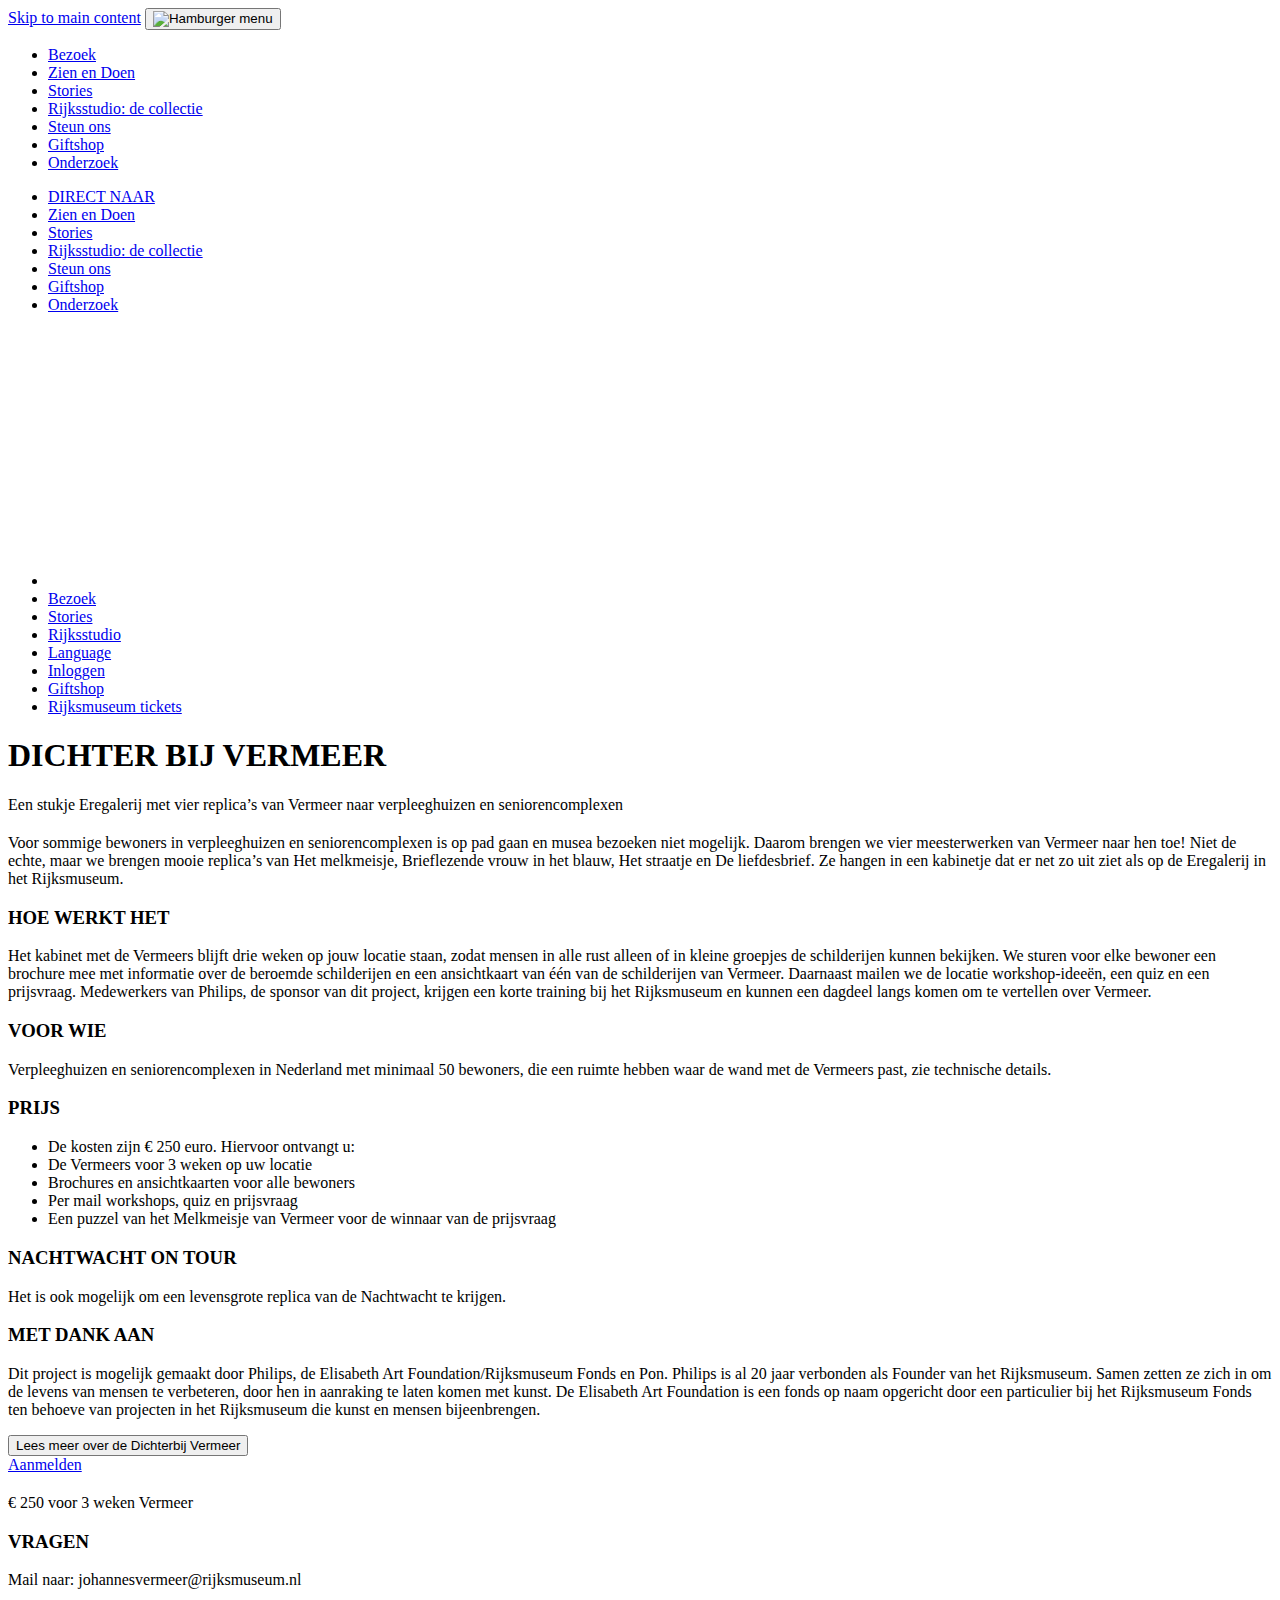
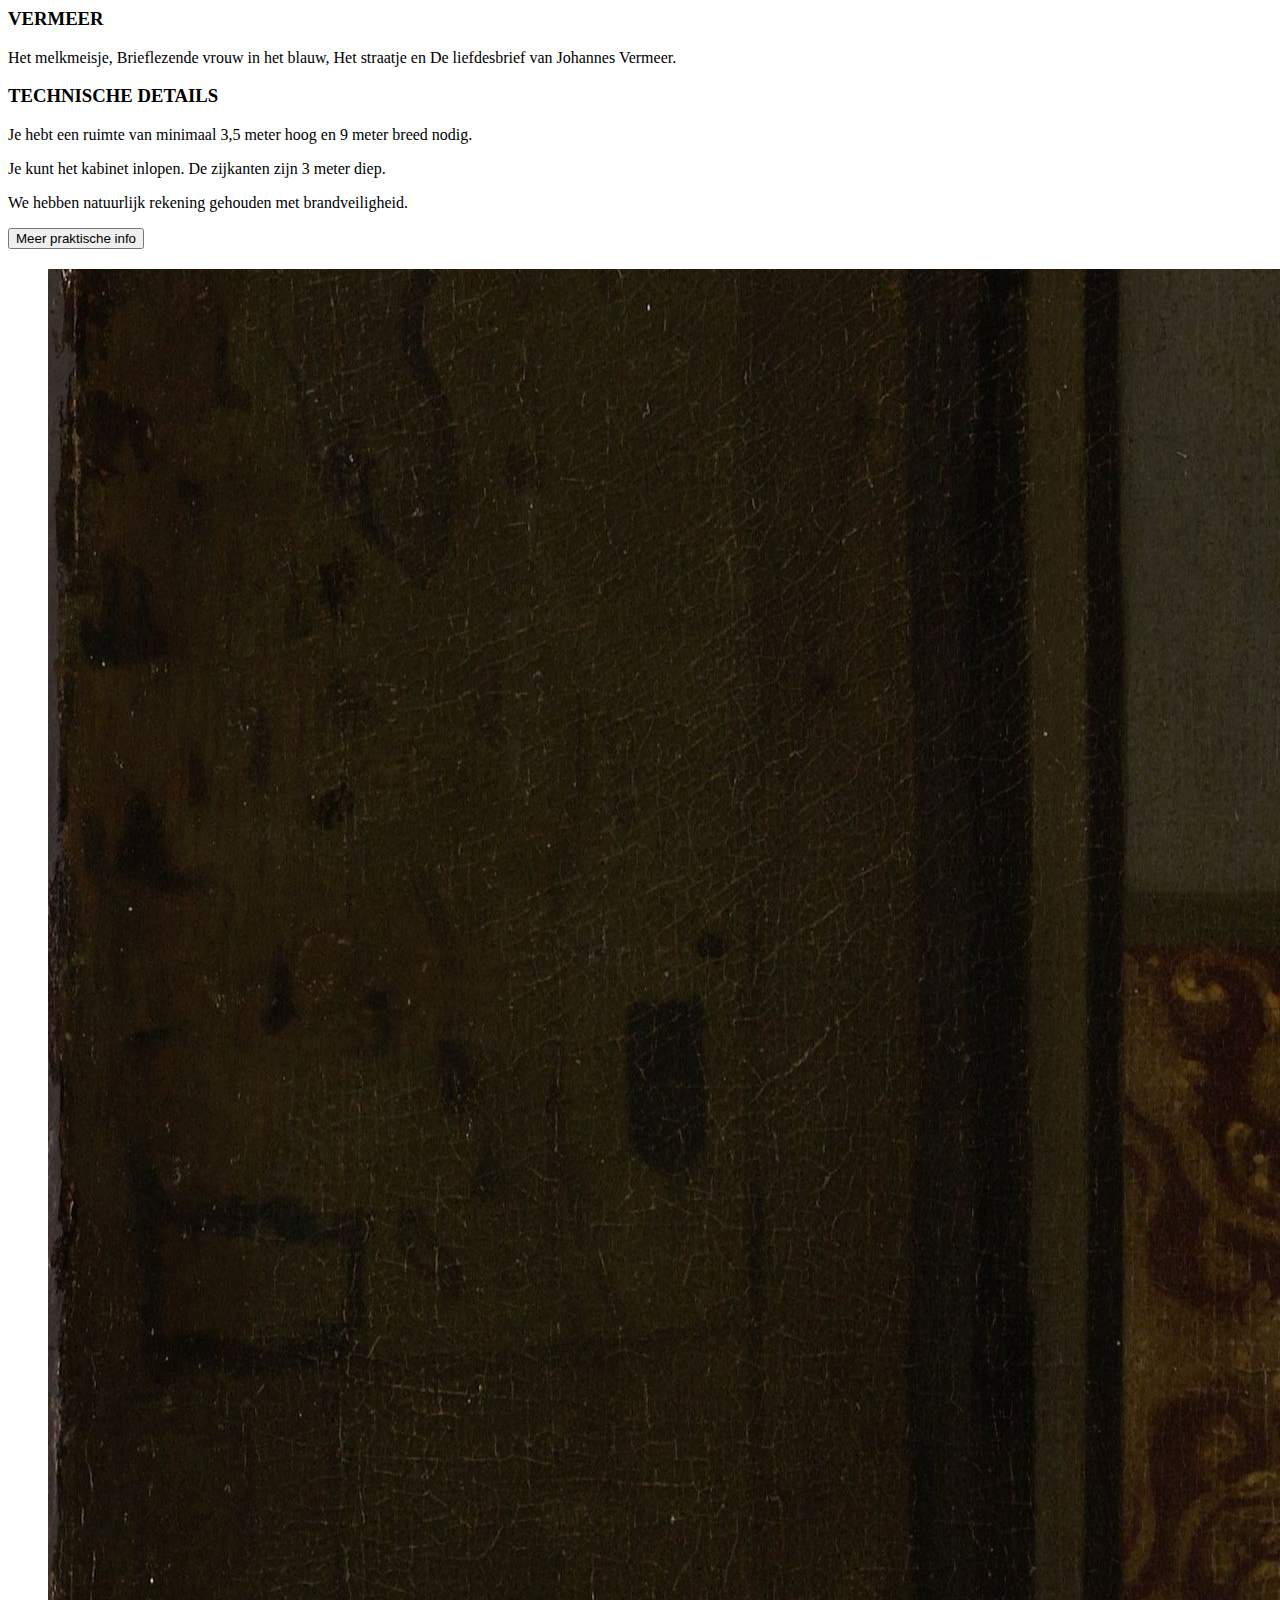
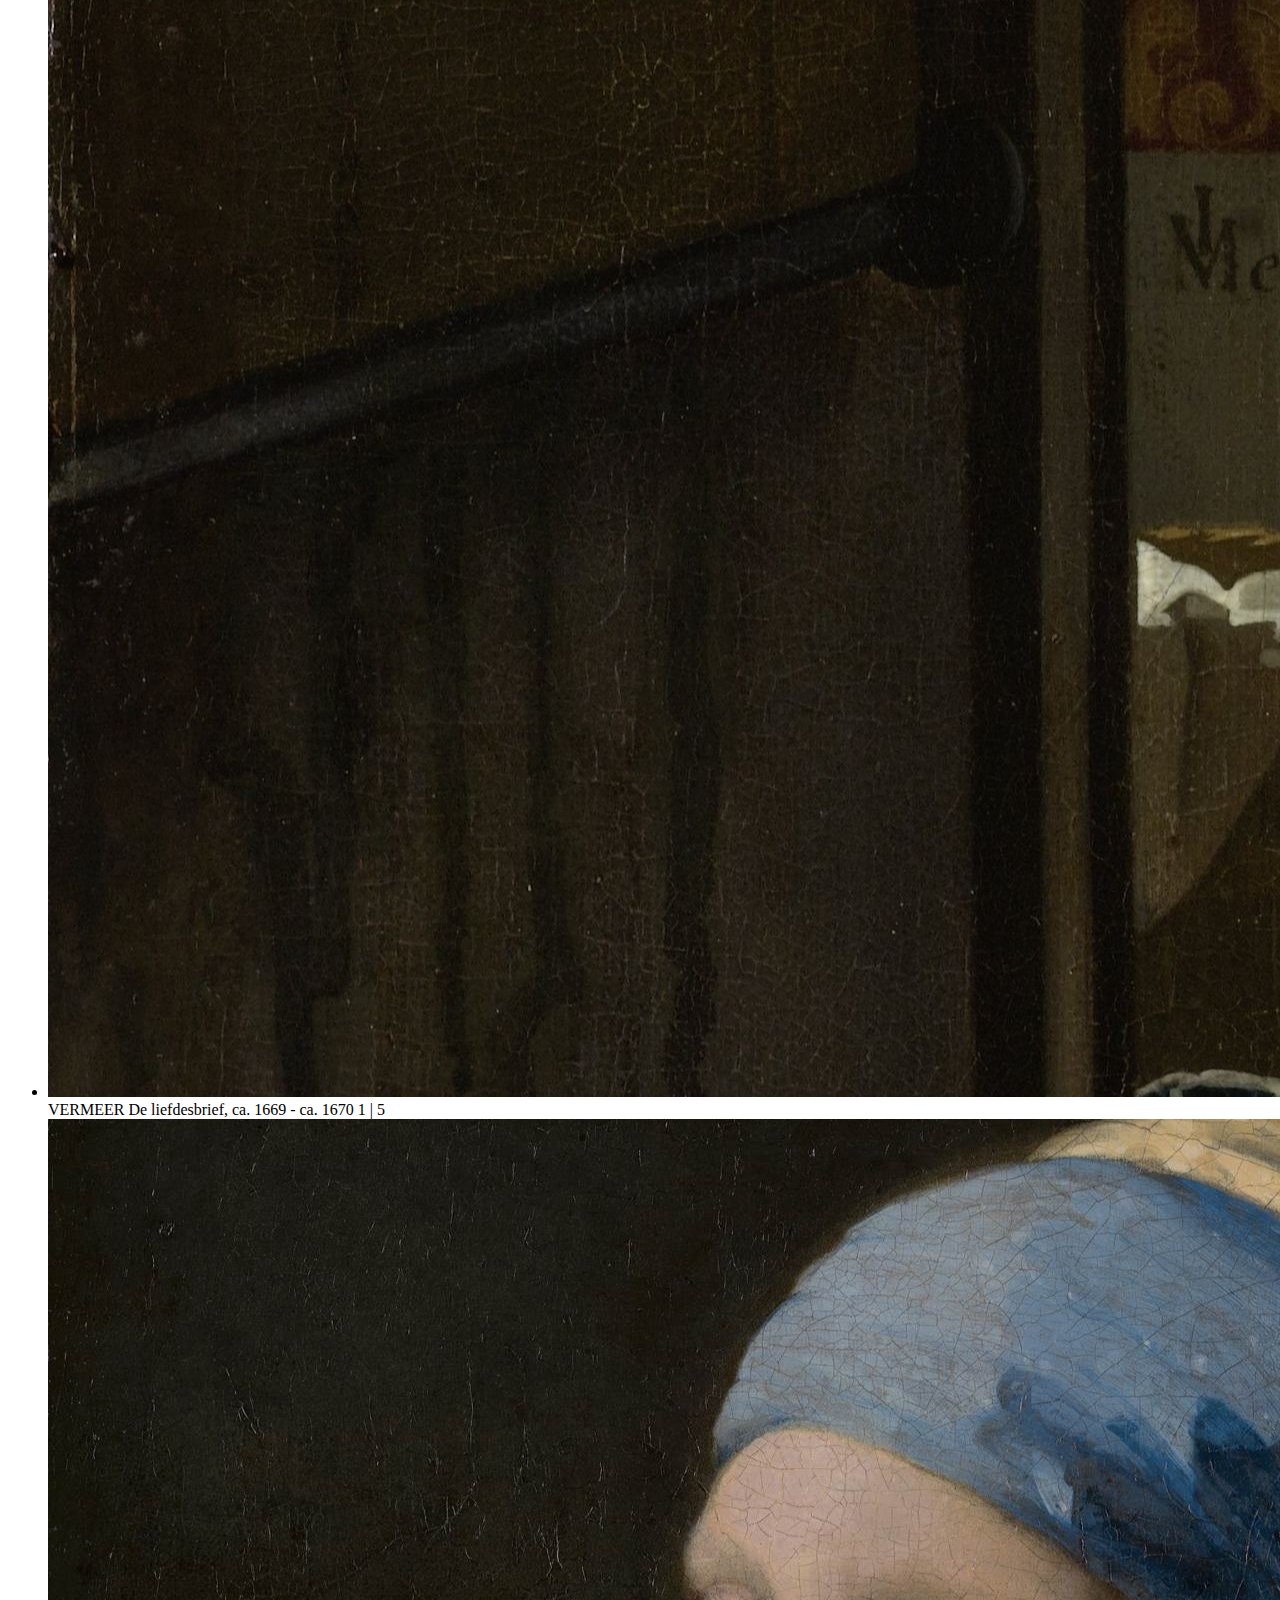
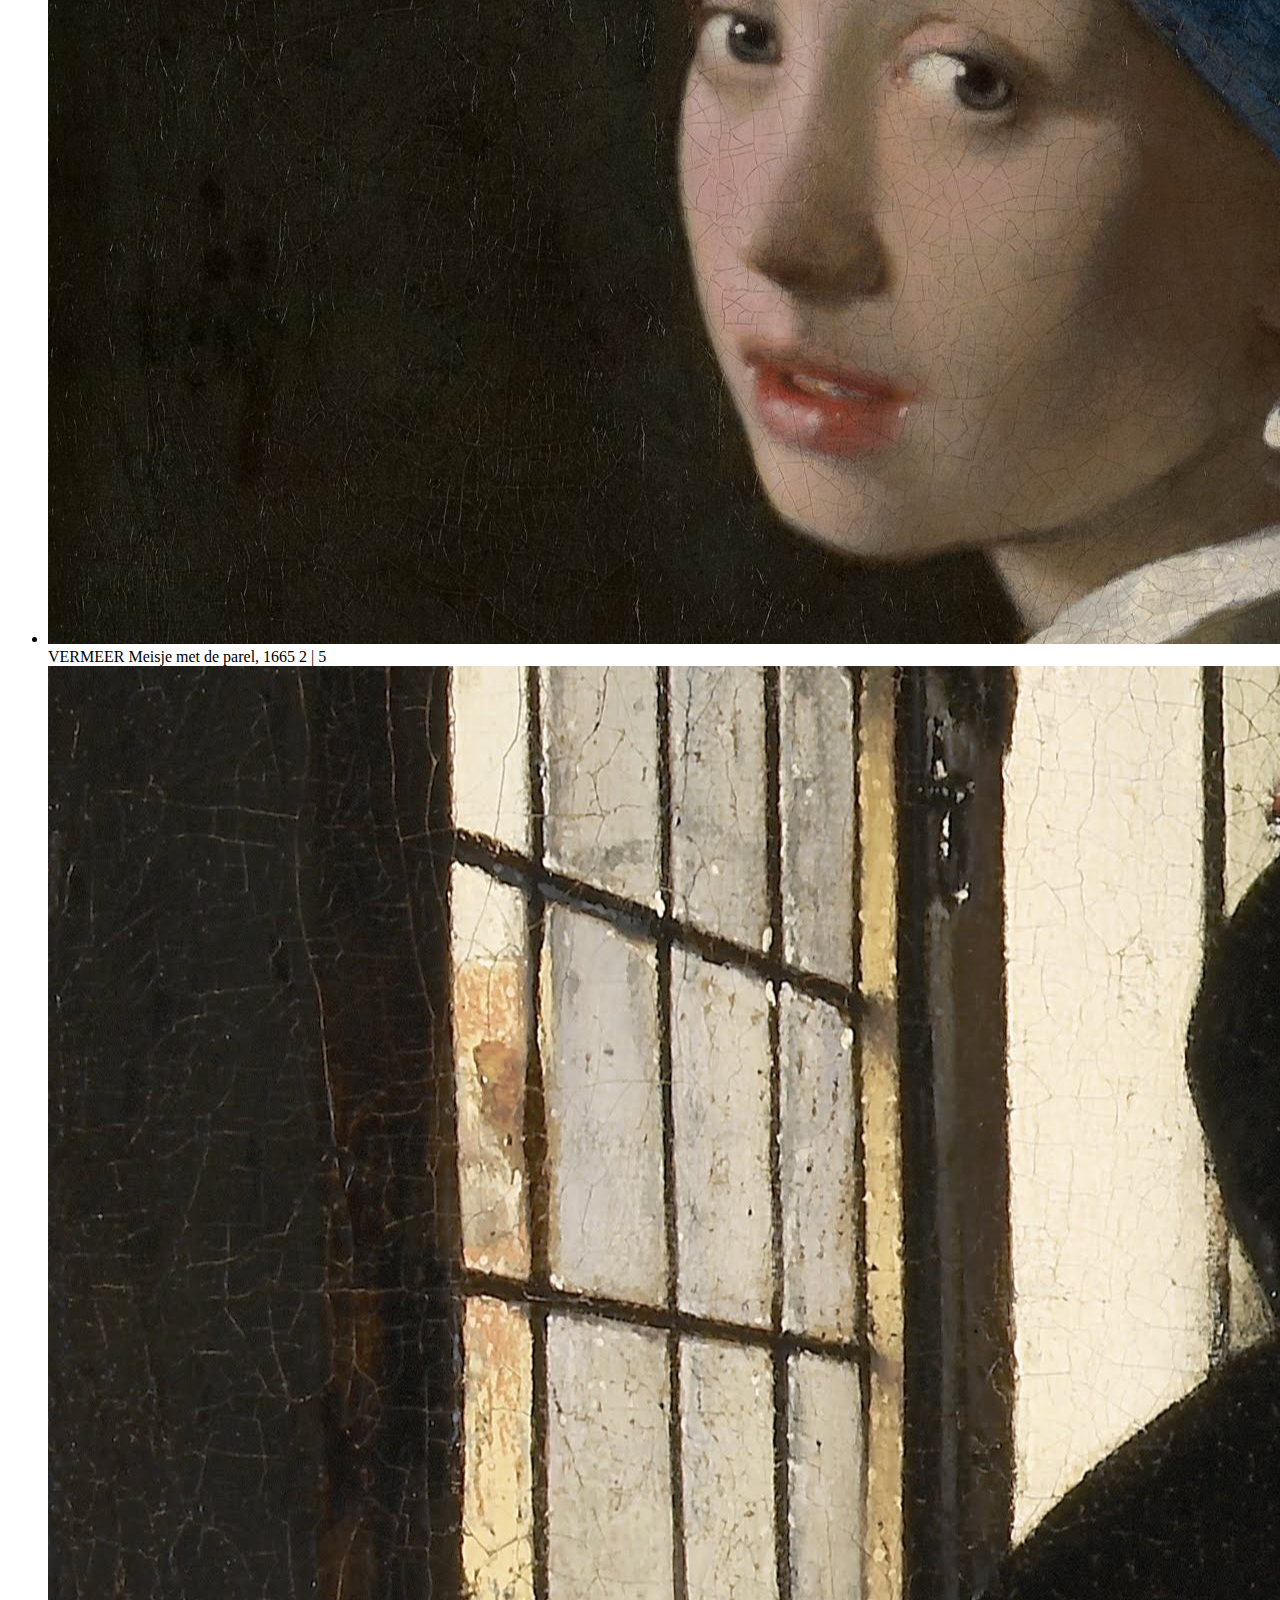
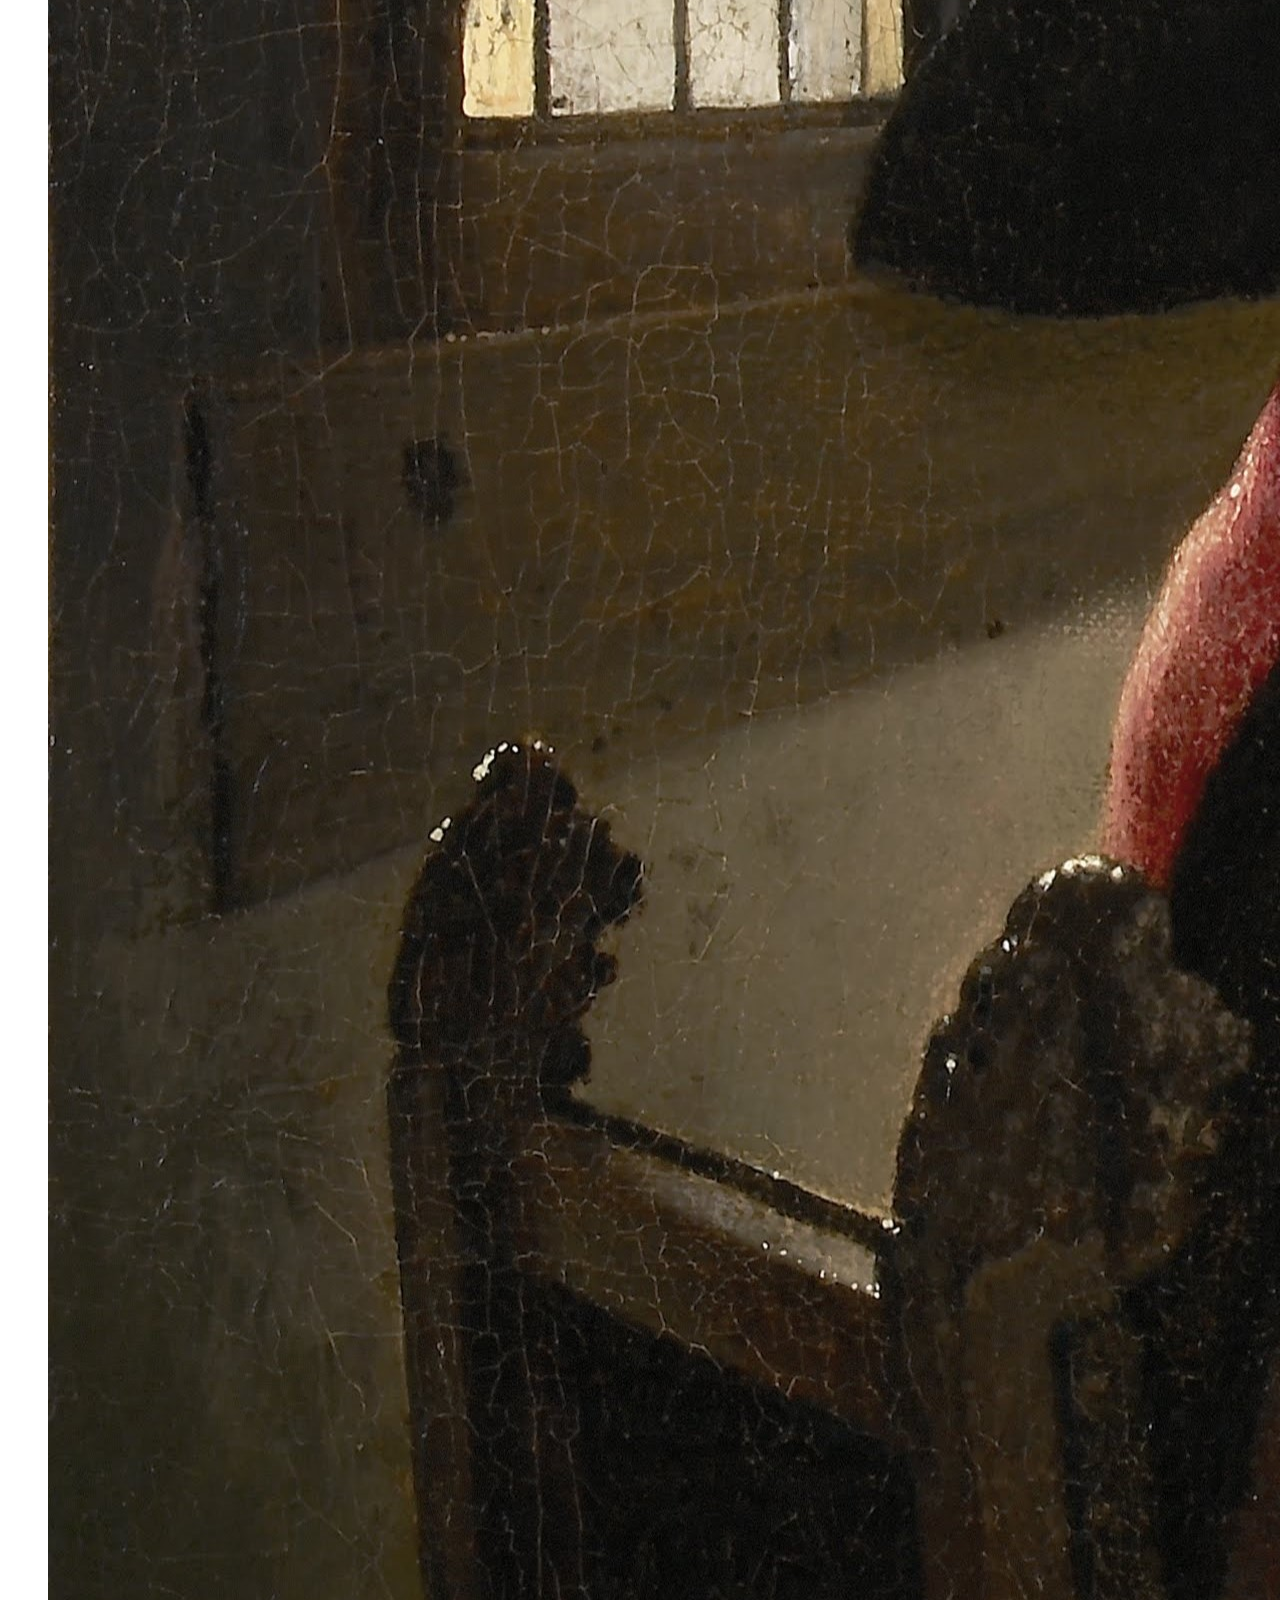
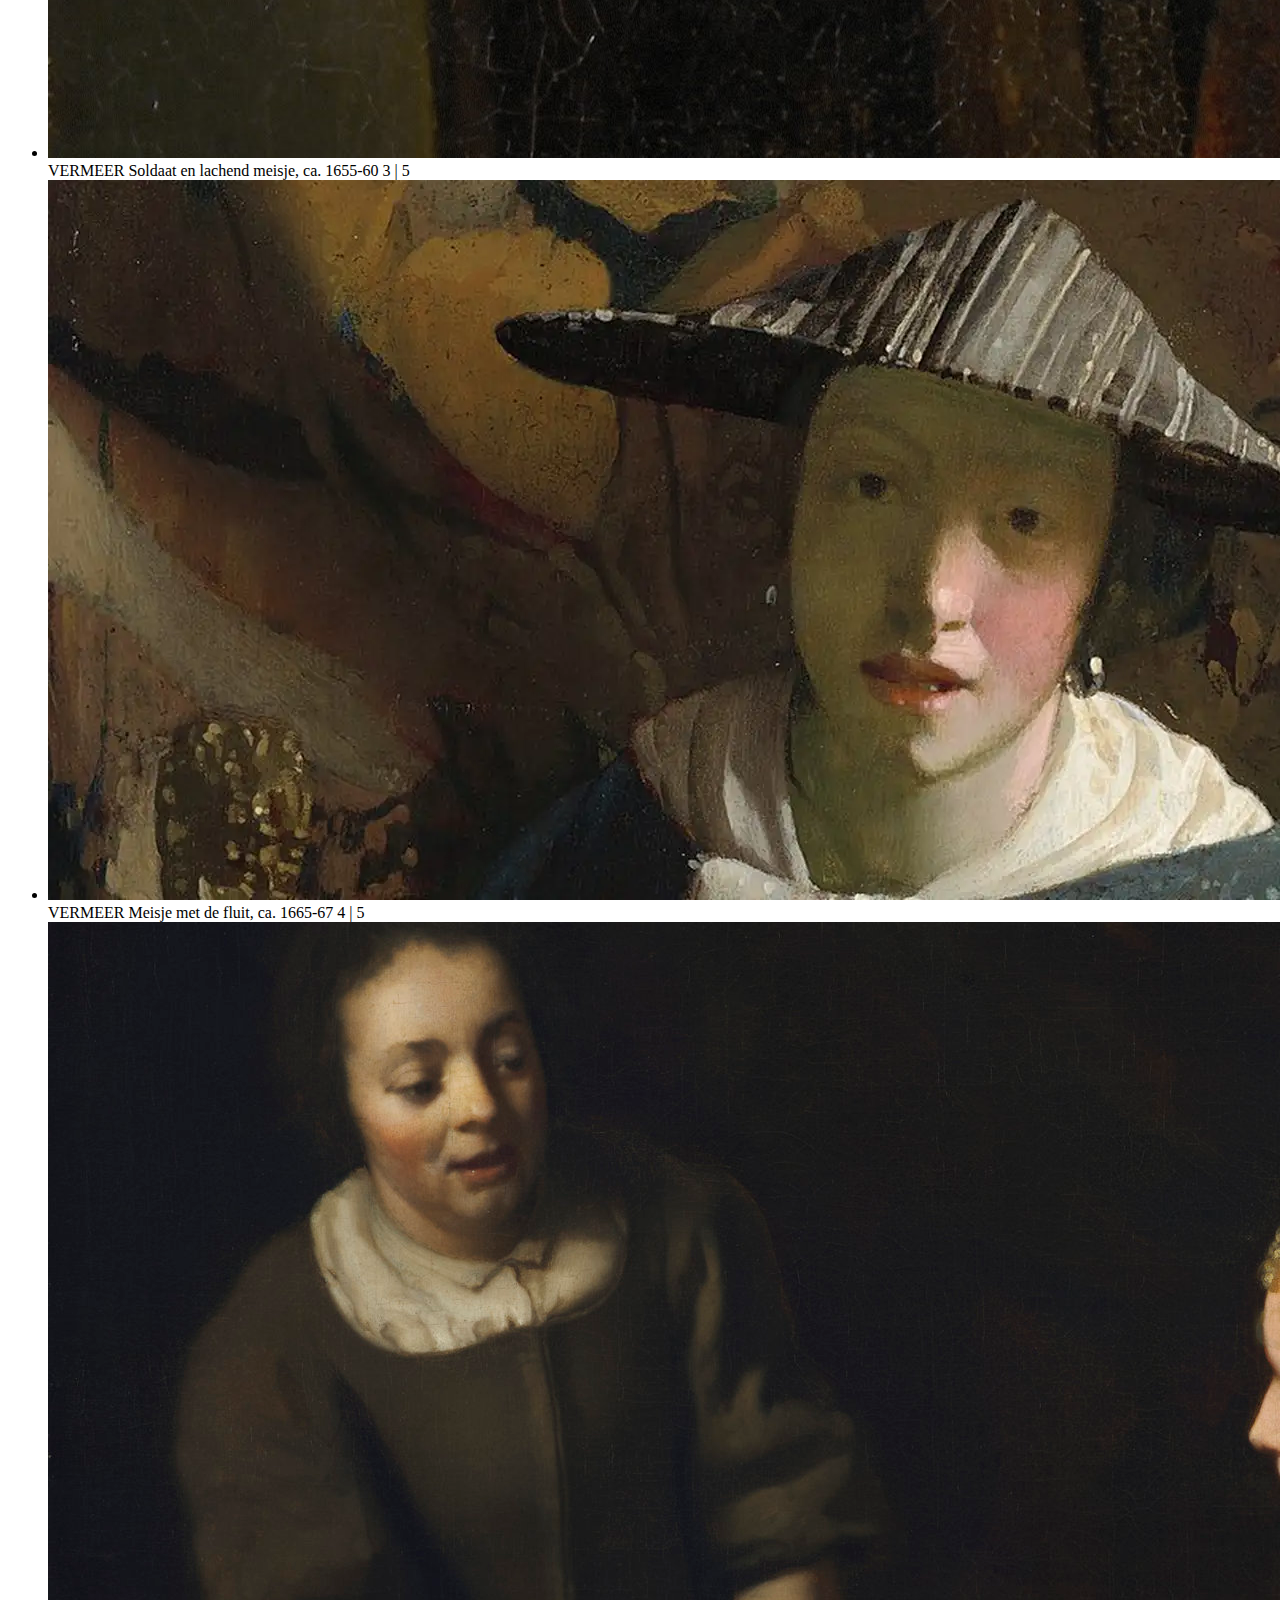
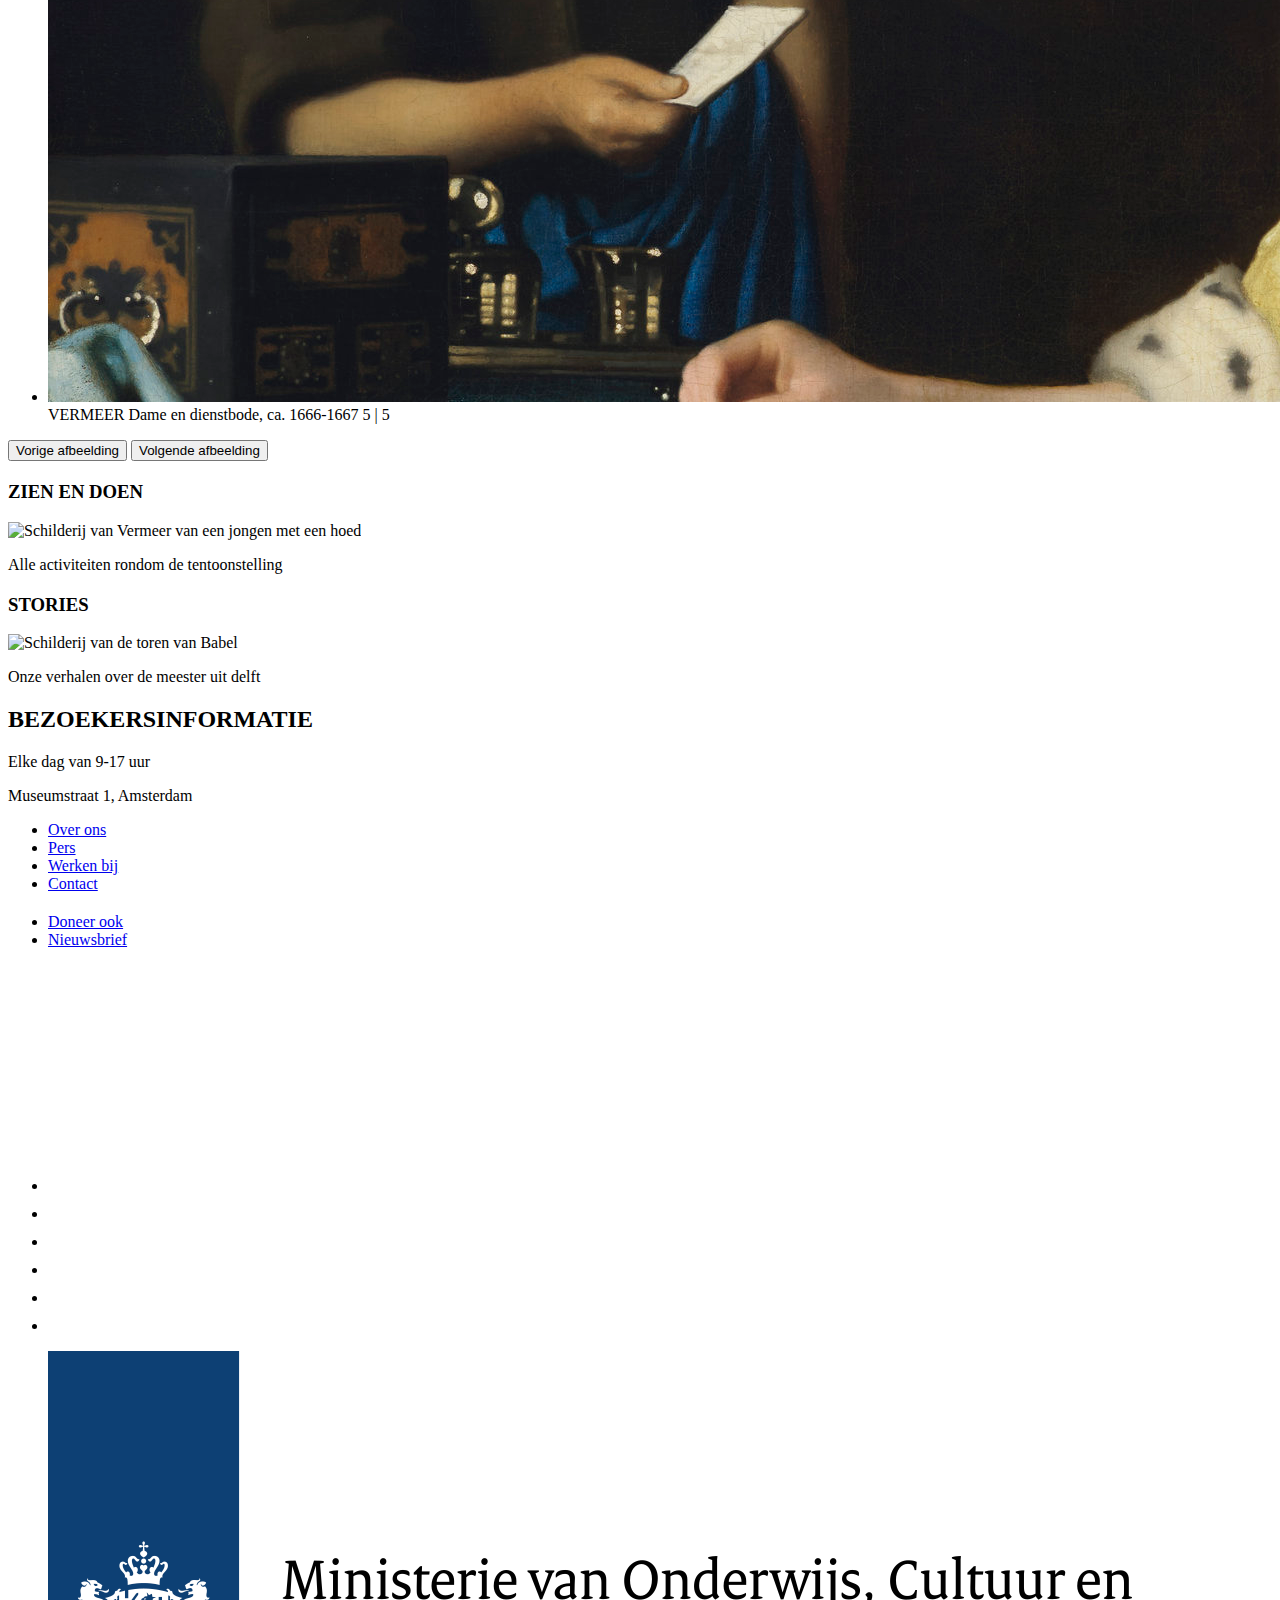
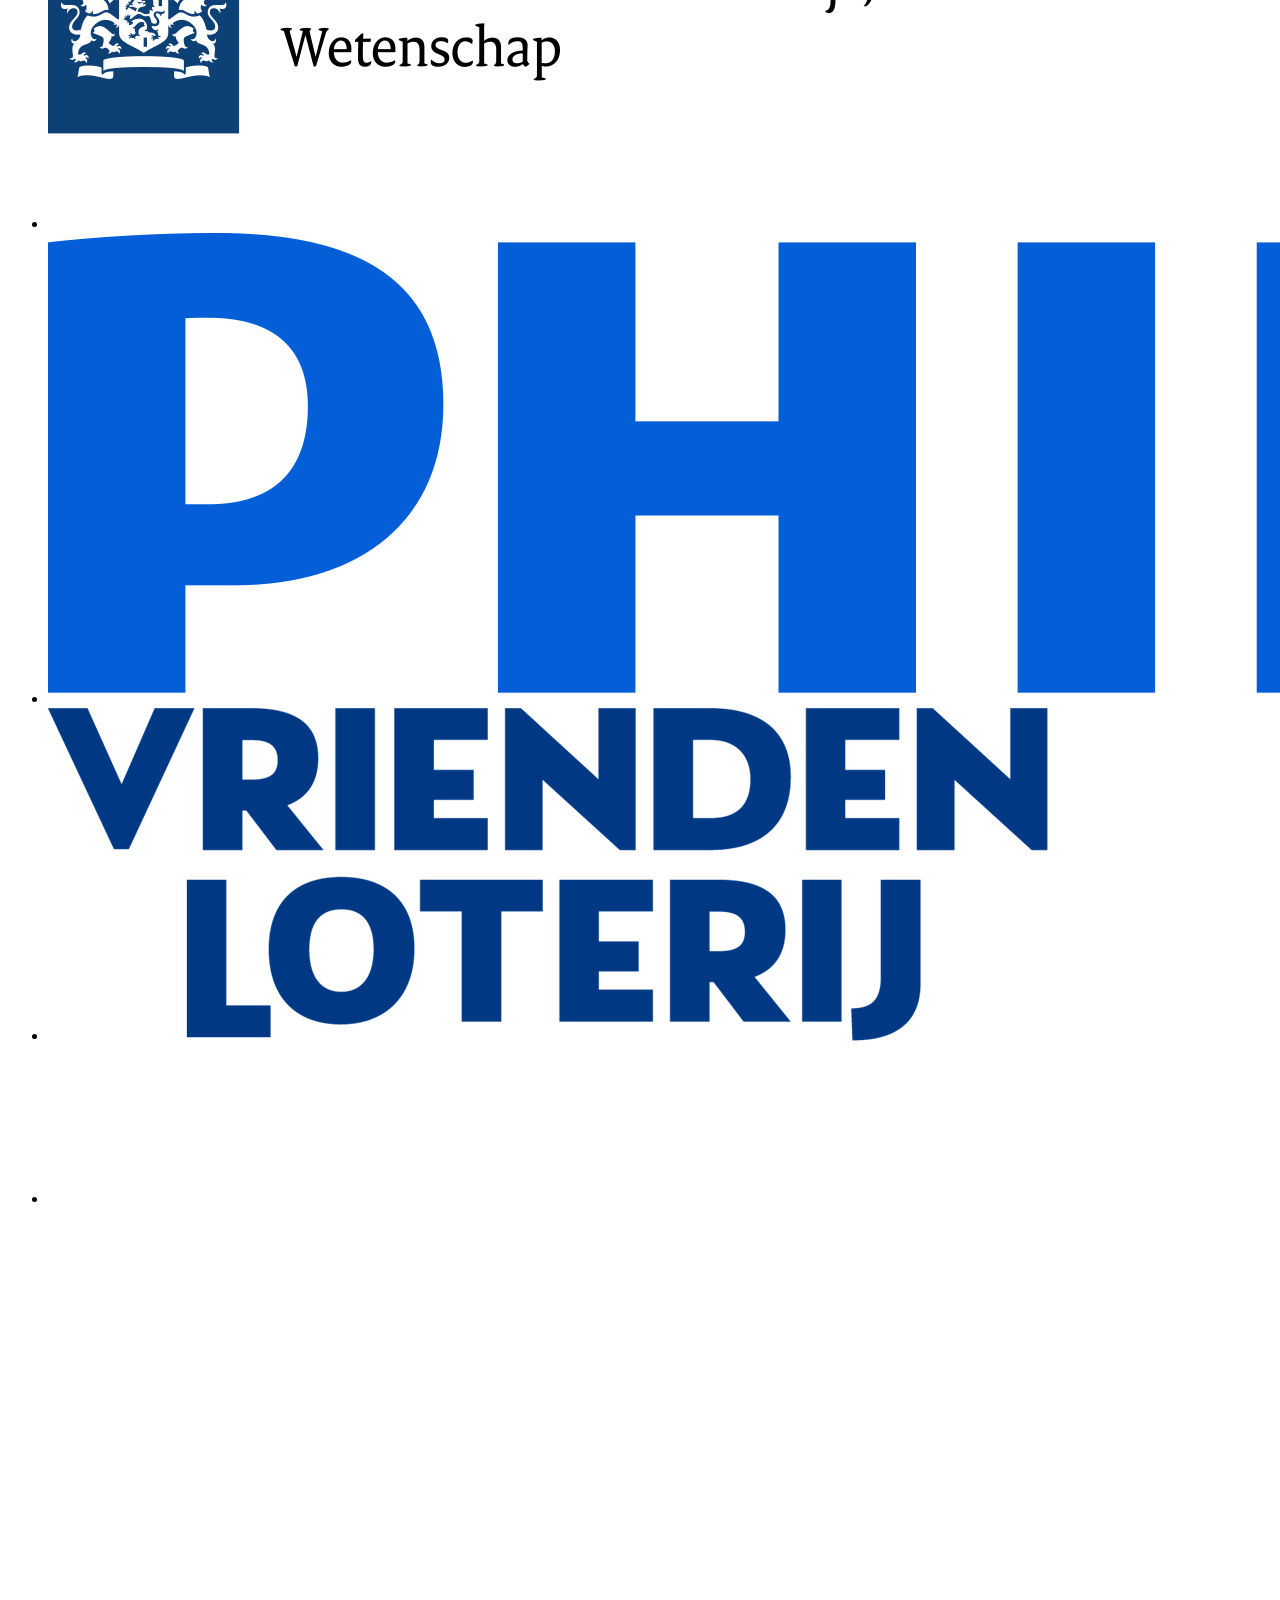
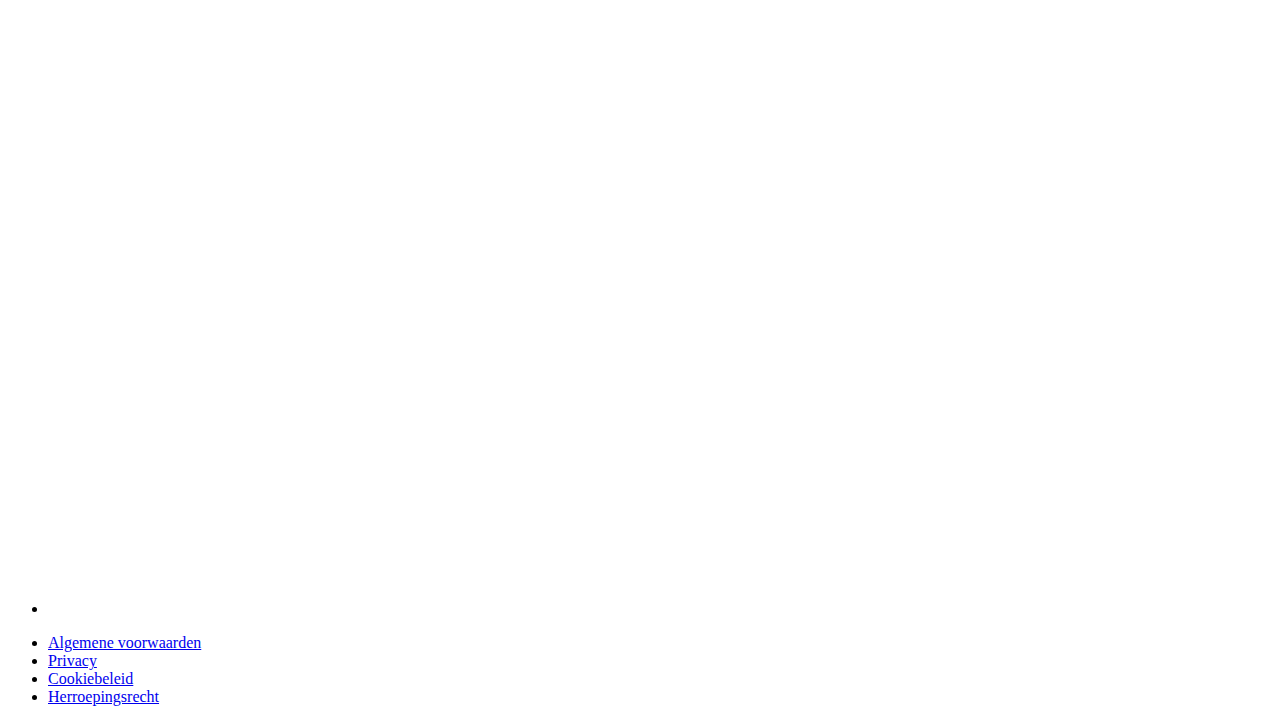
==== vermeer.html @ 468ce11b "Create vermeer.html" ====
<!doctype html>
<html lang="nl">

<head>
  <meta charset="UTF-8">
  <meta name="author" content="jouw naam">
  <link rel="preconnect" href="https://fonts.googleapis.com">
  <script src="https://code.jquery.com/jquery-3.6.0.min.js"></script>
  <link rel="preconnect" href="https://fonts.gstatic.com" crossorigin>
  <link href="https://fonts.googleapis.com/css2?family=Quicksand:wght@300;400;500;600;700&display=swap"
    rel="stylesheet">
  <meta name="viewport" content="width=device-width, initial-scale=1">

  <title>Rijksmuseum homepagina</title>
  <link href="./style/algemeen.css" rel="stylesheet">
  <link href="./style/vermeer.css" rel="stylesheet">
</head>

<body>
  <header>
    <a href="#main" class="skip">Skip to main content</a>
    <button aria-label="menu" aria-expanded="false">
      <img src="https://assets.codepen.io/274456/ui-icon-hamburger.svg" aria-hidden="true" alt="Hamburger menu">
    </button>

    <nav>
      <ul>
        <li><a href="#">Bezoek</a></li>
        <li><a href="#">Zien en Doen</a></li>
        <li><a href="#">Stories</a></li>
        <li><a href="#">Rijksstudio: de collectie</a></li>
        <li><a href="#">Steun ons</a></li>
        <li><a href="#">Giftshop</a></li>
        <li><a href="#">Onderzoek</a></li>
      </ul>
      <ul>
        <li><a href="#">DIRECT NAAR</a></li>
        <li><a href="#">Zien en Doen</a></li>
        <li><a href="#">Stories</a></li>
        <li><a href="#">Rijksstudio: de collectie</a></li>
        <li><a href="#">Steun ons</a></li>
        <li><a href="#">Giftshop</a></li>
        <li><a href="#">Onderzoek</a></li>
      </ul>
    </nav>

    <nav>
      <ul>
        <li> <a href="#"><img src="./images/search.png" alt="link naar zoekbalk"></a></li>
        <li><a href="#">Bezoek</a></li>
        <li><a href="#">Stories</a></li>
        <li><a href="#">Rijksstudio</a></li>
        <li><a href="#">Language</a></li>
        <li><a href="#">Inloggen</a></li>
        <li><a href="#">Giftshop</a></li>
        <li><a href="#">Rijksmuseum tickets</a></li>
      </ul>
    </nav>

    <section>
      <h1>DICHTER BIJ VERMEER</h1>
      <p>Een stukje Eregalerij met vier replica’s van Vermeer naar verpleeghuizen en seniorencomplexen</p>
    </section>
  </header>


  <main id="main">

    <section>
      <h2></h2>

      <article>
        <p>Voor sommige bewoners in verpleeghuizen en seniorencomplexen is op pad gaan en musea bezoeken niet mogelijk.
          Daarom brengen we vier meesterwerken van Vermeer naar hen toe! Niet de echte, maar we brengen mooie replica’s
          van Het melkmeisje, Brieflezende vrouw in het blauw, Het straatje en De liefdesbrief. Ze hangen in een
          kabinetje
          dat er net zo uit ziet als op de Eregalerij in het Rijksmuseum.</p>
      </article>

      <span>


        <article>
          <h3>HOE WERKT HET</h3>
          <p> Het kabinet met de Vermeers blijft drie weken op jouw locatie staan, zodat mensen in alle rust alleen of
            in kleine groepjes de schilderijen kunnen bekijken. We sturen voor elke bewoner een brochure mee met
            informatie
            over de beroemde schilderijen en een ansichtkaart van één van de schilderijen van Vermeer.
            Daarnaast mailen we de locatie workshop-ideeën, een quiz en een prijsvraag. Medewerkers van Philips, de
            sponsor van dit project, krijgen een korte training bij het Rijksmuseum en kunnen een dagdeel langs komen om
            te vertellen over Vermeer.</p>
        </article>


        <article>
          <h3>VOOR WIE</h3>
          <p> Verpleeghuizen en seniorencomplexen in Nederland met minimaal 50 bewoners, die een ruimte hebben waar de
            wand met de Vermeers past, zie technische details.</p>
        </article>

        <article>
          <h3>PRIJS</h3>
          <ul>
            <li>De kosten zijn € 250 euro. Hiervoor ontvangt u:</li>
            <li>De Vermeers voor 3 weken op uw locatie</li>
            <li>Brochures en ansichtkaarten voor alle bewoners</li>
            <li>Per mail workshops, quiz en prijsvraag</li>
            <li>Een puzzel van het Melkmeisje van Vermeer voor de winnaar van de prijsvraag</li>
          </ul>
        </article>

        <article>
          <h3>NACHTWACHT ON TOUR</h3>
          <p>Het is ook mogelijk om een levensgrote replica van de Nachtwacht te krijgen.</p>
        </article>

        <article>
          <h3>MET DANK AAN</h3>
          <p>Dit project is mogelijk gemaakt door Philips, de Elisabeth Art Foundation/Rijksmuseum Fonds en Pon.

            Philips is al 20 jaar verbonden als Founder van het Rijksmuseum. Samen zetten ze zich in om de levens van
            mensen te verbeteren, door hen in aanraking te laten komen met kunst. De Elisabeth Art Foundation is een
            fonds op naam opgericht door een particulier bij het Rijksmuseum Fonds ten behoeve van projecten in het
            Rijksmuseum die kunst en mensen bijeenbrengen.</p>
        </article>


      </span>

      <button>Lees meer over de Dichterbij Vermeer</button>
      <div>
        <a href="#">Aanmelden</a>
      </div>
    </section>

    <section>
      <h2></h2>

      <article>
        <p>€ 250 voor 3 weken
          Vermeer</p>
      </article>

      <span>
        <article>
          <h3>VRAGEN</h3>
          <p>Mail naar: johannesvermeer@rijksmuseum.nl</p>
        </article>

        <article>
          <h3>VERMEER</h3>
          <p>Het melkmeisje, Brieflezende vrouw in het blauw, Het straatje en De liefdesbrief van Johannes Vermeer.</p>
        </article>

        <article>
          <h3>TECHNISCHE DETAILS</h3>
          <p>Je hebt een ruimte van minimaal 3,5 meter hoog en 9 meter breed nodig.</p>
          <p>Je kunt het kabinet inlopen. De zijkanten zijn 3 meter diep.</p>
          <p> We hebben natuurlijk rekening gehouden met brandveiligheid.</p>
        </article>
      </span>
      <button>Meer praktische info</button>

    </section>

    <section>
      <h2></h2>
      <ul>
        <li><img src="./images/liefdesbrief.jpg" alt="hoi"><span>VERMEER</span>
          <span>De liefdesbrief, ca. 1669 - ca. 1670</span>
          <span>1 | 5</span>
        </li>
        <li><img src="./images/parel.jpg" alt="hoi">
          <span>VERMEER</span>
          <span>Meisje met de parel, 1665</span>
          <span>2 | 5</span>
        </li>
        <li><img src="./images/soldaatenmeisje.jpg" alt="hoi">
          <span>VERMEER</span>
          <span>Soldaat en lachend meisje, ca. 1655-60</span>
          <span>3 | 5</span>
        </li>
        <li><img src="./images/fluit.webp" alt="hoi">
          <span>VERMEER</span>
          <span>Meisje met de fluit, ca. 1665-67</span>
          <span>4 | 5</span>
        </li>
        <li><img src="./images/geel.jpg" alt="hoi">
          <span>VERMEER</span>
          <span>Dame en dienstbode, ca. 1666-1667</span>
          <span>5 | 5</span>
        </li>
      </ul>
      <button>Vorige afbeelding</button>
      <button>Volgende afbeelding</button>

    </section>

    <section>
      <h2></h2>
      <article>
        <h3>ZIEN EN DOEN</h3>
        <img src="./images/musea.jpg" alt="Schilderij van Vermeer van een jongen met een hoed">
        <p>Alle activiteiten rondom de tentoonstelling</p>
      </article>
    </section>
    <section>
      <h2></h2>
      <article>
        <h3>STORIES</h3>
        <img src="images/musea2.jpg" alt="Schilderij van de toren van Babel">
        <p>Onze verhalen over de meester uit delft</p>
      </article>
    </section>

  </main>


  <footer>
    <section>
      <h2>BEZOEKERSINFORMATIE</h2>
      <p>Elke dag van 9-17 uur</p>
      <p>Museumstraat 1, Amsterdam</p>
    </section>

    <div>
      <ul>
       <li><a href="#">Over ons</a></li>
        <li><a href="#">Pers</a></li>
          <li><a href="#">Werken bij</a></li>
          <li><a href="#">Contact</a></li>
      </ul>
    </div>

    <section>
      <h2></h2>

      <div>
        <ul>
          <li><a href="#">Doneer ook</a></li>
          <li><a href="#">Nieuwsbrief </a></li>
        </ul>
      </div>

      <div>
        <a href="#"><img src="./images/anbilogo.png" alt="afbeelding van het logo Anbi"></a>
      </div>

      <div>
        <ul>
          <li><a href="#"><img src="./images/instagram.png" alt="afbeelding instagram icoon"></a></li>
          <li><a href="#"><img src="./images/twitter.png" alt="afbeelding twitter icoon"></a></li>
          <li><a href="#"><img src="./images/whatsapp.png" alt="afbeelding whatsapp icoon"></a></li>
          <li><a href="#"><img src="./images/pinterest.png" alt="afbeelding pinterest icoon"></a></li>
          <li><a href="#"><img src="./images/facebook.png" alt="afbeelding facebook icoon"></a></li>
          <li><a href="#"><img src="./images/messenger.png" alt="afbeelding messenger icoon"></a></li>
        </ul>
      </div>

    </section>

    <div>
      <ul>
        <li><a href="#"><img src="./images/overheid.png" alt="afbeelding overheids logo"></a></li>
        <li><a href="#"><img src="./images/Philips_logo_new.svg.png" alt="afbeelding philips logo"></a></li>
        <li><a href="#"><img src="./images/vrienden.png" alt="afbeelding vrienden loterij logo"></a></li>
        <li><a href="#"><img src="./images/ing-logo-white-1.png" alt="afbeelding ing logo"></a></li>
        <li><a href="#"><img src="./images/kpn-logo-black-and-white.png" alt="afbeelding kpn logo"></a></li>
      </ul>
      <ul>
        <li><a href="#">Algemene voorwaarden</a></li>
        <li><a href="#">Privacy</a></li>
        <li><a href="#">Cookiebeleid</a></li>
        <li><a href="#">Herroepingsrecht</a></li>
      </ul>

    </div>
  </footer>

  <script defer src="scripts/script.js"></script>
</body>

</html>
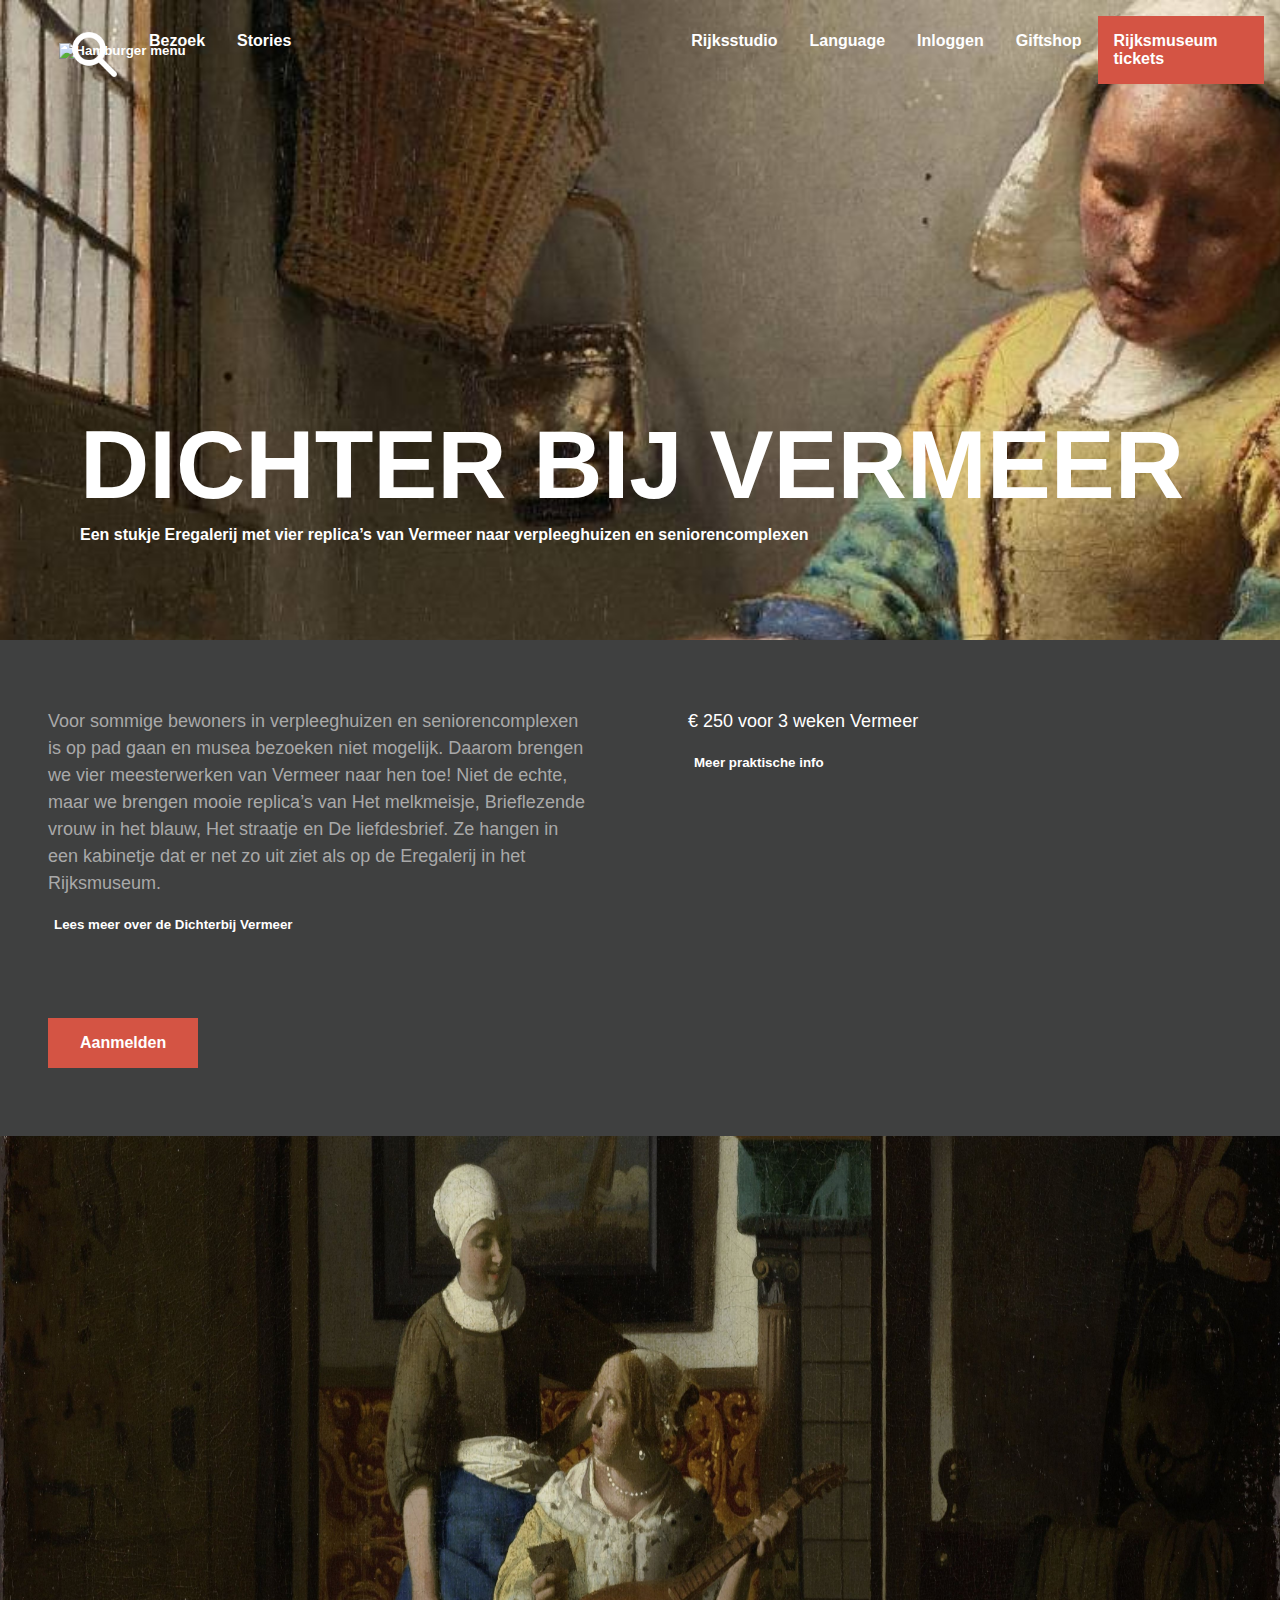
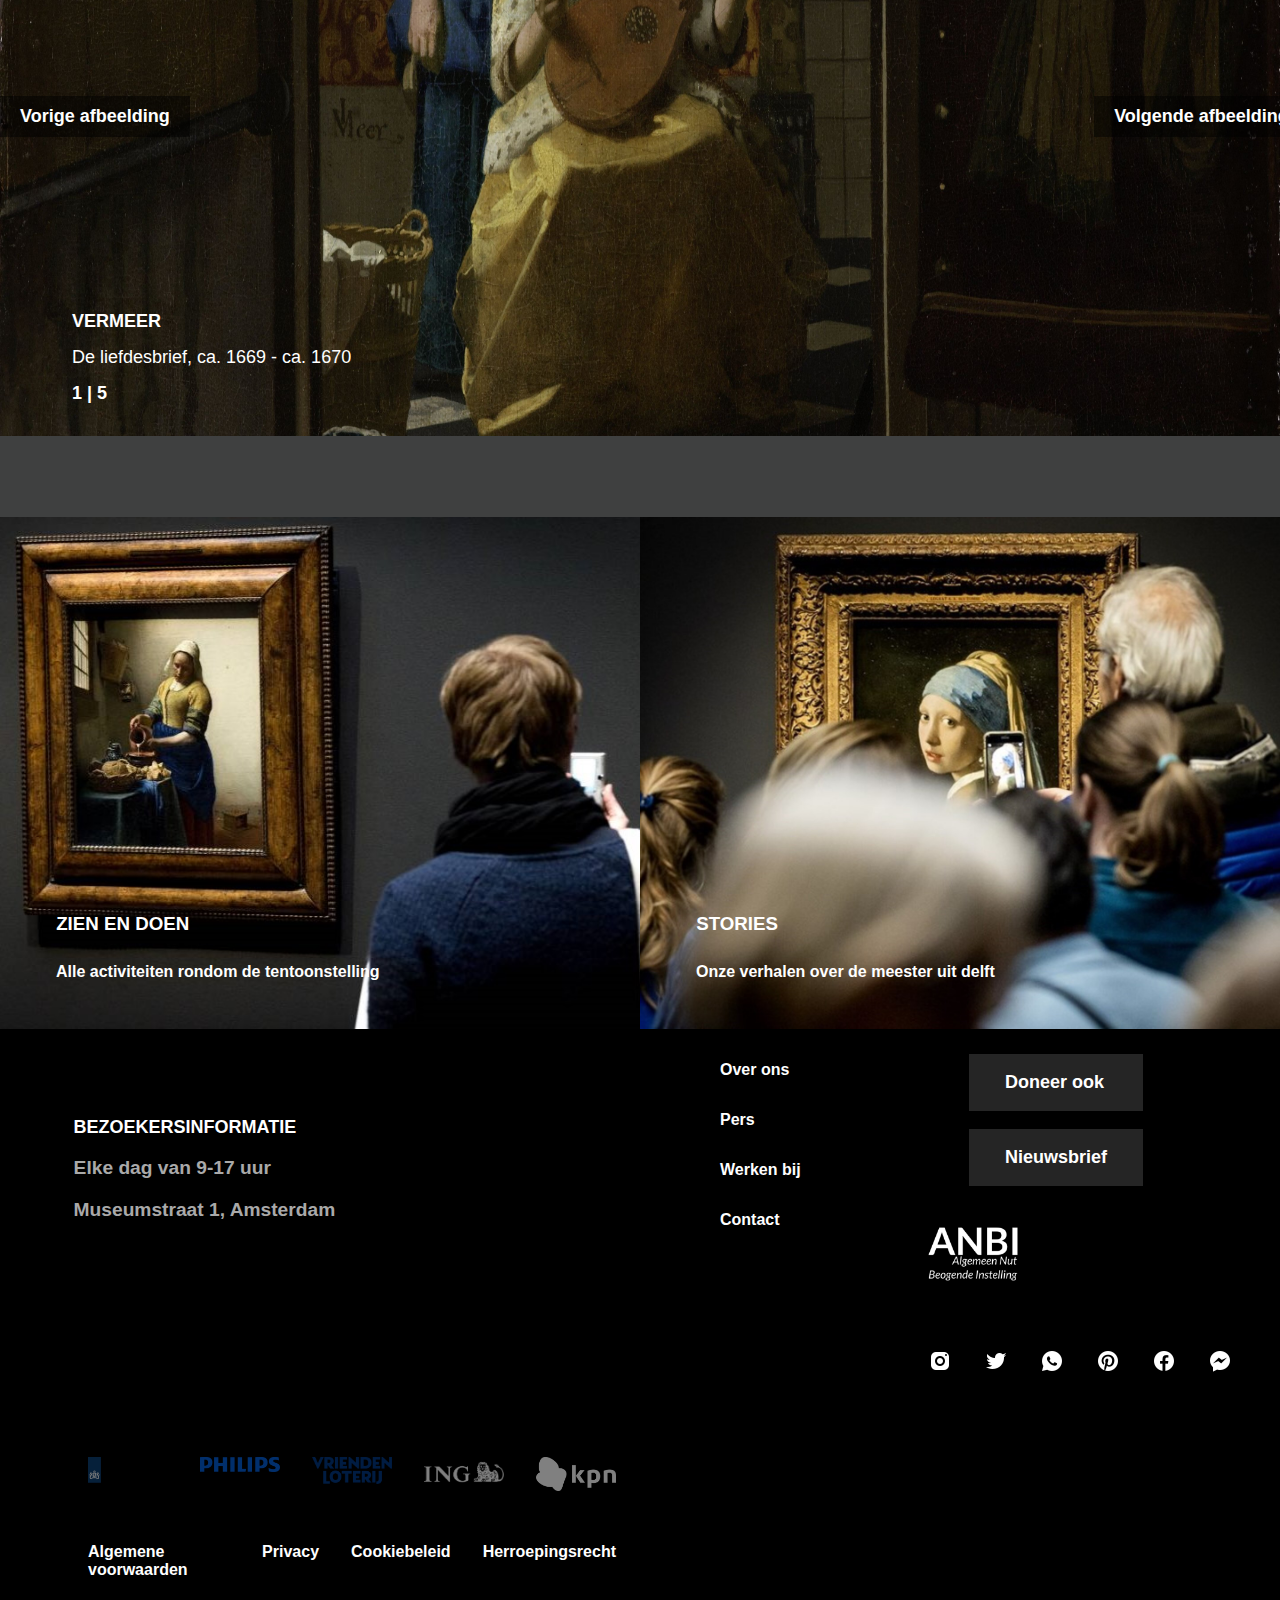
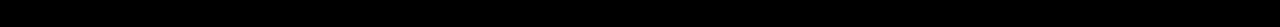
==== commit 5a0df29c: "Update vermeer.html" ====
--- a/vermeer.html
+++ b/vermeer.html
@@ -12,8 +12,8 @@
   <meta name="viewport" content="width=device-width, initial-scale=1">
 
   <title>Rijksmuseum homepagina</title>
-  <link href="./style/algemeen.css" rel="stylesheet">
-  <link href="./style/vermeer.css" rel="stylesheet">
+  <link href="./styles/algemeen.css" rel="stylesheet">
+  <link href="./styles/vermeer.css" rel="stylesheet">
 </head>
 
 <body>
@@ -30,7 +30,7 @@
         <li><a href="#">Stories</a></li>
         <li><a href="#">Rijksstudio: de collectie</a></li>
         <li><a href="#">Steun ons</a></li>
-        <li><a href="#">Giftshop</a></li>
+        <li><a href="index.html">Giftshop</a></li>
         <li><a href="#">Onderzoek</a></li>
       </ul>
       <ul>
--- a/styles/algemeen.css
+++ b/styles/algemeen.css
@@ -0,0 +1,575 @@
+/**************/
+/* CSS REMEDY */
+/**************/
+
+
+*,
+*::after,
+*::before {
+  box-sizing: border-box;
+}
+
+
+/*********************/
+/* CUSTOM PROPERTIES */
+/*********************/
+
+
+:root {
+  --color-background: black;
+  --color-text: white;
+  --button-text: black;
+  --nav-background: rgba(50, 50, 50, 0.75);
+  --button-default: rgba(50, 50, 50, 0.75);
+  --button-hover: white;
+  --button-nav: #D45444;
+  --color-p: darkgrey;
+  --nav: rgb(58, 58, 58);
+}
+
+
+
+/***********************/
+/***** FONT FACES *****/
+/*********************/
+
+
+@font-face {
+  font-family: rijksmuseum;
+  src: url(../font/Rijksmuseum-Bold.woff2) format('woff2');
+  font-weight: bold;
+}
+
+
+@font-face {
+  font-family: rijksmuseum;
+  src: url(.../font/Rijksmuseum-Normal.woff2) format('woff2');
+  font-weight: normal;
+}
+
+
+/*********************/
+/***** ALGEMEEN *****/
+/*******************/
+
+
+* {
+  font-family: 'rijksmuseum', sans-serif;
+  font-weight: bold;
+  color: var(--color-text);
+}
+
+
+html,
+body {
+  margin: 0;
+  padding: 0;
+  height: 100%;
+  background-color: var(--color-background);
+}
+
+
+a[href="#main"]:link {
+  position: absolute;
+  left: 0em;
+  top: auto;
+  width: 1px;
+  height: 1px;
+  overflow: hidden;
+}
+
+
+a[href="#main"]:link:focus {
+  position: static;
+  width: auto;
+  height: auto;
+}
+
+a {
+  text-decoration: none;
+  padding: 0;
+}
+
+/*********************/
+/****** HEADER *******/
+/********************/
+
+
+h1 {
+  position: relative;
+  font-size: 12em;
+  display: flex;
+  align-items: center;
+  flex-direction: column;
+  z-index: 100;
+  margin: 0;
+  top: 0.1em;
+}
+
+
+@media (max-width: 40em) {
+  h1 {
+    font-size: 3em;
+    top: 1em;
+  }
+}
+
+
+/* header styling */
+
+
+header {
+  background-image: url('../images/rijksmuseum.jpg');
+  background-size: cover;
+  background-repeat: no-repeat;
+  background-size: 225vh;
+  height: 40em;
+  margin: 0;
+  overflow: hidden;
+  justify-content: space-between;
+  align-items: center;
+  position: relative;
+
+}
+
+ul li {
+  list-style: none;
+}
+
+header section {
+  display: flex;
+  flex-direction: column;
+  left: 4em;
+}
+
+/* navigatie */
+
+
+nav:nth-of-type(2) {
+  display: flex;
+  justify-content: flex-end;
+  border-radius: 50px;
+  position: absolute;
+  top: 0;
+  right: 0;
+}
+
+
+header img:first-of-type {
+  width: 5vh;
+  z-index: 100;
+  position: relative;
+}
+
+nav:first-of-type {
+  display: flex;
+  justify-content: flex-start;
+  align-items: flex-end;
+  overflow-y: auto;
+}
+
+
+@media (max-width: 40em) {
+  header nav:first-of-type {
+    display: block;
+  }
+}
+
+
+nav:first-of-type ul li a {
+  font-size: large;
+  text-decoration: none;
+  line-height: 2em;
+  padding: 1em;
+}
+
+
+nav:first-of-type ul:first-of-type li a {
+  color: var( --color-p); 
+  font-size: larger;
+}
+
+
+nav:nth-of-type(2) ul {
+  list-style-type: none;
+  margin: 1em;
+  display: flex;
+}
+
+
+nav:nth-of-type(2) li {
+  position: relative;
+}
+
+
+nav:nth-of-type(2) ul a {
+  display: block;
+}
+
+
+nav:nth-of-type(2) li a {
+  text-decoration: none;
+  padding: 1em;
+  display: block;
+}
+
+
+nav:nth-of-type(2) ul li:nth-child(-n+7)::before {
+  content: "";
+  position: absolute;
+  left: 0;
+  bottom: 0;
+  width: 0;
+  height: 2px;
+  background-color: var(--button-hover);
+  transition: width 0.25s ease-out;
+}
+
+
+nav:nth-of-type(2) ul li:nth-child(-n+7):hover::before {
+  width: 100%;
+}
+
+
+nav:nth-of-type(2) ul li:not(:first-child):not(:last-child) {
+  display: none;
+}
+
+@media (width > 40em) {
+  nav:nth-of-type(2) ul li:not(:first-child):not(:last-child) {
+    display: block;
+  }
+}
+
+
+nav:nth-of-type(2) ul li:nth-child(3) {
+  margin-right: 23em;
+}
+
+
+nav:nth-of-type(2) ul li:last-of-type a {
+  color: var(--color-text);
+  padding: 1em, 5em, 0em;
+  background-color: var(--button-nav);
+}
+
+
+nav:nth-of-type(2) ul li:last-of-type:hover a {
+  color: var(--button-text);
+  background-color: var(--button-hover);
+}
+
+
+nav:nth-of-type(2) ul li:last-of-type a {
+  transition: color .3s ease, background-color .3s ease;
+}
+
+
+/* tekst (h2 en p) */
+
+
+header section:last-of-type {
+  position: absolute;
+  bottom: 0;
+  left: 0;
+  padding: 0em 0em 5em 4em;
+}
+
+
+@media (max-width: 40em) {
+  header section:last-of-type {
+    font-size: 1em;
+    padding: 0em 0em 6em 1em;
+    text-align: left;
+  }
+
+  footer div:first-of-type ul {
+    padding: 0;
+  }
+}
+
+
+header section:last-of-type.tekst {
+  left: 40em;
+  bottom: 0;
+}
+
+
+header button {
+  position: relative;
+  top: 2em;
+  left: 4em;
+}
+
+
+@media (max-width: 40em) {
+  header button {
+    left: 0;
+  }
+}
+
+
+@media (max-width: 40em) {
+  header nav:nth-of-type(2) ul li:first-child {
+    left: -1em;
+  }
+}
+
+
+/* hamburger menu */
+
+
+button {
+  border: none;
+  background: none;
+}
+
+
+header button[aria-expanded="true"] img {
+  content: src("https://assets.codepen.io/274456/ui-icon-cross.svg");
+  z-index: 100;
+}
+
+
+header>button {
+  z-index: 100;
+}
+
+
+header nav:first-of-type {
+  position: fixed;
+  inset: 0;
+  width: 50%;
+  transform: translateX(-100%);
+  transition: .5s;
+  background-color: var(--nav);
+  padding-top: 3em;
+  opacity: 0;
+  transition: opacity 1s, visibility 0s 1s;
+}
+
+
+header nav:first-of-type.open {
+  visibility: visible;
+  opacity: 1;
+  transform: translateX(0%);
+  transition: opacity 1s visibility 0s 1s;
+  z-index: 70;
+}
+
+
+@media (max-width: 40em) {
+  header nav:first-of-type.open {
+    padding-top: 10em;
+  }
+}
+
+
+body.menu-open {
+  overflow: hidden;
+}
+
+
+@media (max-width: 40em) {
+  h1.telefoon {
+    opacity: 0;
+    width: 100%;
+  }
+}
+
+
+@media (max-width: 40em) {
+  header nav:first-of-type {
+    width: 100%;
+  }
+}
+
+
+/*********************/
+/****** FOOTER *******/
+/********************/
+
+
+footer {
+  display: grid;
+  grid-template-columns: 4fr 2fr 2fr;
+  grid-gap: 1em;
+}
+
+
+footer h2 {
+  font-size: large;
+}
+
+
+footer section:first-of-type {
+  padding: 3em;
+  left: 1em;
+  font-size: larger;
+}
+
+
+footer section:first-of-type p {
+  color: var(--color-p);
+}
+
+
+footer section:nth-of-type(2) {
+  display: flex;
+  gap: 2em;
+  flex-wrap: wrap;
+}
+
+
+footer section:nth-of-type(2) div:nth-of-type(2) img {
+  width: 10vh;
+}
+
+
+footer>div:nth-child(2) ul li {
+  list-style: none;
+  padding: 1em;
+  font-size: medium;
+}
+
+
+footer section:nth-of-type(2) img {
+  opacity: 100%;
+  transition: 0.3s;
+}
+
+
+footer section:nth-of-type(2) img:hover {
+  opacity: 60%;
+}
+
+
+footer section:nth-of-type(2) div:first-of-type ul {
+  display: flex;
+  flex-direction: column;
+  justify-content: flex-start;
+  margin: 0;
+  padding: 0;
+}
+
+
+footer section:nth-of-type(2) div:first-of-type ul li {
+  list-style: none;
+  padding: 1em 2em 1em;
+  background-color: var(--button-default);
+  font-size: large;
+  transition: 0.5s;
+  border: solid var(--button-text) 0.5em;
+}
+
+
+footer section:nth-of-type(2) div:last-of-type ul {
+  margin: 0;
+  padding: 0;
+  align-items: flex-end;
+}
+
+
+footer section:nth-of-type(2) div:last-of-type ul li {
+  padding: 2em 2em 2em 0em;
+}
+
+
+footer section:nth-of-type(2) div:first-of-type ul li:hover {
+  background-color: var(--button-hover);
+  color: var(--button-text);
+}
+
+
+footer section:nth-of-type(2) div:nth-of-type(2) ul li {
+  list-style: none;
+}
+
+
+@media (max-width: 40em) {
+  footer section:first-of-type {
+    padding-left: 0em;
+    padding-bottom: 0em;
+  }
+}
+
+
+/* footer laatste deel */
+
+
+footer div:last-of-type ul {
+  list-style-type: none;
+  display: flex;
+}
+
+
+footer div:first-of-type ul {
+  margin: 0;
+}
+
+
+footer>div:last-child ul {
+  list-style-type: none;
+  margin: 1em;
+  display: flex;
+
+}
+
+
+@media (max-width: 40em) {
+  footer>div:last-child ul {
+    flex-direction: column;
+  }
+}
+
+
+footer>div:last-child ul li {
+  position: relative;
+  text-decoration: none;
+  padding: 1em;
+}
+
+
+footer div:last-of-type ul:last-of-type li::before {
+  content: "";
+  position: absolute;
+  left: 0;
+  bottom: 0;
+  width: 0;
+  height: 1px;
+  background-color: var(--button-hover);
+  transition: width 0.25s ease-out;
+}
+
+
+footer div:last-of-type ul li:hover::before {
+  width: 100%;
+}
+
+
+@media (max-width: 40em) {
+  footer {
+    grid-template-columns: 1fr;
+    overflow: hidden;
+  }
+}
+
+
+footer div:nth-of-type(2) ul li a img {
+  width: 5em;
+  opacity: 0.5;
+}
+
+
+footer div:nth-of-type(2) ul li a img:hover {
+  opacity: 1;
+  transition: 0.5s;
+}
+
+
+@media (max-width: 40em) {
+  footer>div:last-child ul {
+    width: 100%;
+
+  }
+}
--- a/styles/vermeer.css
+++ b/styles/vermeer.css
@@ -0,0 +1,388 @@
+/*********************/
+/* CUSTOM PROPERTIES */
+/*********************/
+
+:root {
+  --color-background: black;
+  --color-text: white;
+  --button-text: black;
+  --nav-background: rgba(50, 50, 50, 0.75);
+  --button-default: rgba(50, 50, 50, 0.75);
+  --button-hover: white;
+  --button-nav: #D45444;
+  --color-p: darkgrey;
+  --nav: rgb(58, 58, 58);
+  --slideshow-button: rgba(0, 0, 0, 0.5);
+  --background2: #3f4040;
+}
+
+/*********************/
+/****** HEADER ******/
+/********************/
+
+
+h1 {
+  position: relative;
+  font-size: 6em;
+  z-index: 100;
+  display: flex;
+  flex-direction: column;
+  justify-content: flex-end;
+  overflow: hidden;
+  margin-bottom: 0;
+}
+
+
+@media (width > 40em) {
+  nav:nth-of-type(2) ul li:not(:first-child):not(:last-child) {
+    display: block;
+  }
+}
+
+
+header {
+  display: flex;
+  flex-direction: column;
+  justify-content: flex-end;
+  align-items: flex-start;
+  margin: 0;
+  background-image: url('../images/vermeer2.jpg');
+}
+
+
+header section:last-of-type {
+  display: flex;
+  flex-direction: column;
+  align-items: flex-start;
+  padding: 0em 0em 5em 5em;
+  margin-top: 0;
+}
+
+
+@media (max-width: 40em) {
+  h1 {
+    font-size: 3em;
+    padding-bottom: 1em;
+  }
+
+  header section:last-of-type {
+    padding: 0em;
+  }
+}
+
+
+header button {
+  top: -43.5em;
+  position: relative;
+}
+
+
+/*********************/
+/****** MAIN ********/
+/********************/
+
+
+main {
+  display: grid;
+  grid-template-columns: 1fr 1fr;
+  grid-gap: 0;
+  overflow: hidden;
+}
+
+
+main section {
+  background-color: var(--background2);
+}
+
+
+main section:nth-of-type(3) {
+  grid-column-start: 1;
+  grid-column-end: -1;
+}
+
+
+/* eerste twee secties */
+
+
+main section:first-of-type span:first-of-type,
+main section:nth-of-type(2) span:first-of-type {
+  display: none;
+}
+
+
+main section:first-of-type span:first-of-type.more,
+main section:nth-of-type(2) span:last-of-type.more {
+  display: inline;
+}
+
+
+main section:first-of-type,
+main section:nth-of-type(2) {
+  padding: 3em;
+
+}
+
+
+@media (max-width: 40em) {
+
+  main section:first-of-type,
+  main section:nth-of-type(2) {
+    width: 100vw;
+    padding: 1em;
+  }
+}
+
+
+main section:first-of-type p {
+  color: var(--color-p);
+}
+
+
+main section:first-of-type p,
+main section:nth-of-type(2) p {
+  font-size: large;
+  line-height: 1.5em;
+  font-family: 'rijksmuseum', sans-serif;
+  font-weight: normal;
+}
+
+
+section article:nth-of-type(3) ul li:first-child {
+  list-style: none;
+  color: var(--color-p);
+  font-size: large;
+  line-height: 1.5em;
+}
+
+
+section article:nth-of-type(3) ul li {
+  color: var(--color-p);
+  font-size: large;
+  line-height: 1.5em;
+  font-family: 'rijksmuseum', sans-serif;
+  font-weight: normal;
+  line-height: 1.5em;
+}
+
+
+main section div:last-of-type {
+  position: relative;
+  height: 15vh;
+}
+
+
+main section:first-of-type a {
+  position: absolute;
+  bottom: 0;
+  left: 0;
+  text-decoration: none;
+  padding: 1em 2em 1em;
+  background-color: var(--button-nav);
+}
+
+
+main section:first-of-type a:hover {
+  background-color: var(--button-hover);
+  color: var(--button-text);
+}
+
+
+section:first-of-type a:last-of-type {
+  transition: color .3s ease,
+    background-color .3s ease;
+}
+
+
+@media (max-width: 40em) {
+  main {
+    grid-template-columns: 1fr;
+  }
+
+  main img {
+    height: 100vh;
+    object-fit: cover;
+  }
+
+}
+
+
+/* derde sectie (slideshow) */
+
+
+main section:nth-of-type(3) ul {
+  display: flex;
+  justify-content: space-between;
+  align-items: center;
+  position: relative;
+  display: flex;
+  width: 100vw;
+  overflow-y: hidden;
+  overflow-x: auto;
+  scroll-snap-type: x mandatory;
+  scroll-behavior: smooth;
+}
+
+
+main section:nth-of-type(3) ul::-webkit-scrollbar {
+  display: none;
+}
+
+
+main section:nth-of-type(3) ul {
+  -ms-overflow-style: none;
+  scrollbar-width: none;
+}
+
+
+main section:nth-of-type(3) ul li {
+  list-style: none;
+  position: relative;
+  display: inline-block;
+}
+
+
+main section:nth-of-type(3) img {
+  width: 100vw;
+  height: 100vh;
+  flex: 0 0 100vw;
+  display: inline-flex;
+  justify-content: center;
+  align-items: center;
+  scroll-snap-align: start;
+}
+
+
+main section:nth-of-type(3) button:first-of-type,
+main section:nth-of-type(3) button:last-of-type {
+  font-size: large;
+  padding: 0;
+  background-color: var(--slideshow-button);
+  position: relative;
+  bottom: 20em;
+  color: var(--color-text);
+  padding: 10px 20px;
+  border: none;
+  cursor: pointer;
+  transition: background-color 0.3s ease;
+}
+
+
+main section:nth-of-type(3) button:first-of-type:hover,
+main section:nth-of-type(3) button:last-of-type:hover {
+  background-color: rgba(255, 255, 255, 0.5);
+}
+
+
+main section:nth-of-type(3) button:last-of-type {
+  left: 50em;
+}
+
+
+@media (max-width: 40em) {
+  main section:nth-of-type(3) button:last-of-type {
+    left: 1em;
+  }
+
+
+  main section:nth-of-type(3) button:first-of-type,
+  main section:nth-of-type(3) button:last-of-type {
+    font-size: small;
+  }
+}
+
+
+main section:nth-of-type(3) span {
+  position: absolute;
+  bottom: 0;
+  left: 2em;
+  padding: 2em;
+  z-index: 100;
+  font-size: large;
+}
+
+
+main section:nth-of-type(3) span:first-of-type {
+  bottom: 4em;
+}
+
+
+main section:nth-of-type(3) span:nth-of-type(2) {
+  bottom: 2em;
+  font-family: 'rijksmuseum', sans-serif;
+  font-weight: normal;
+}
+
+
+/* Laatste sectie */
+
+
+main section:nth-of-type(4) img,
+main section:last-of-type img {
+  width: 40em;
+  grid-column: 1fr 1fr;
+}
+
+
+main section:nth-of-type(4) article,
+main section:last-of-type article {
+  display: flex;
+  flex-direction: column;
+  justify-content: flex-end;
+  overflow: hidden;
+}
+
+
+main section:nth-of-type(4) article h3,
+main section:last-of-type article h3 {
+  position: absolute;
+  padding: 3em;
+  z-index: 1;
+}
+
+
+main section:nth-of-type(4) article p,
+main section:last-of-type article p {
+  position: absolute;
+  padding: 2em 3.5em 2em;
+
+}
+
+
+article img {
+  transition: 0.7s all ease-in-out;
+}
+
+
+article img:hover {
+  transform: scale(1.02);
+}
+
+
+main section:nth-of-type(4) article h3 {
+  padding: 3em 3em 4em 3em;
+  text-align: left;
+}
+
+
+main section:last-of-type article h3 {
+  padding: 3em 3em 4em 3em;
+  text-align: left;
+}
+
+
+@media (max-width: 40em) {
+  main section article p {
+    padding: 0;
+
+  }
+}
+
+
+/*********************/
+/***** FOOTER *******/
+/********************/
+
+
+footer {
+  padding: 1em;
+}
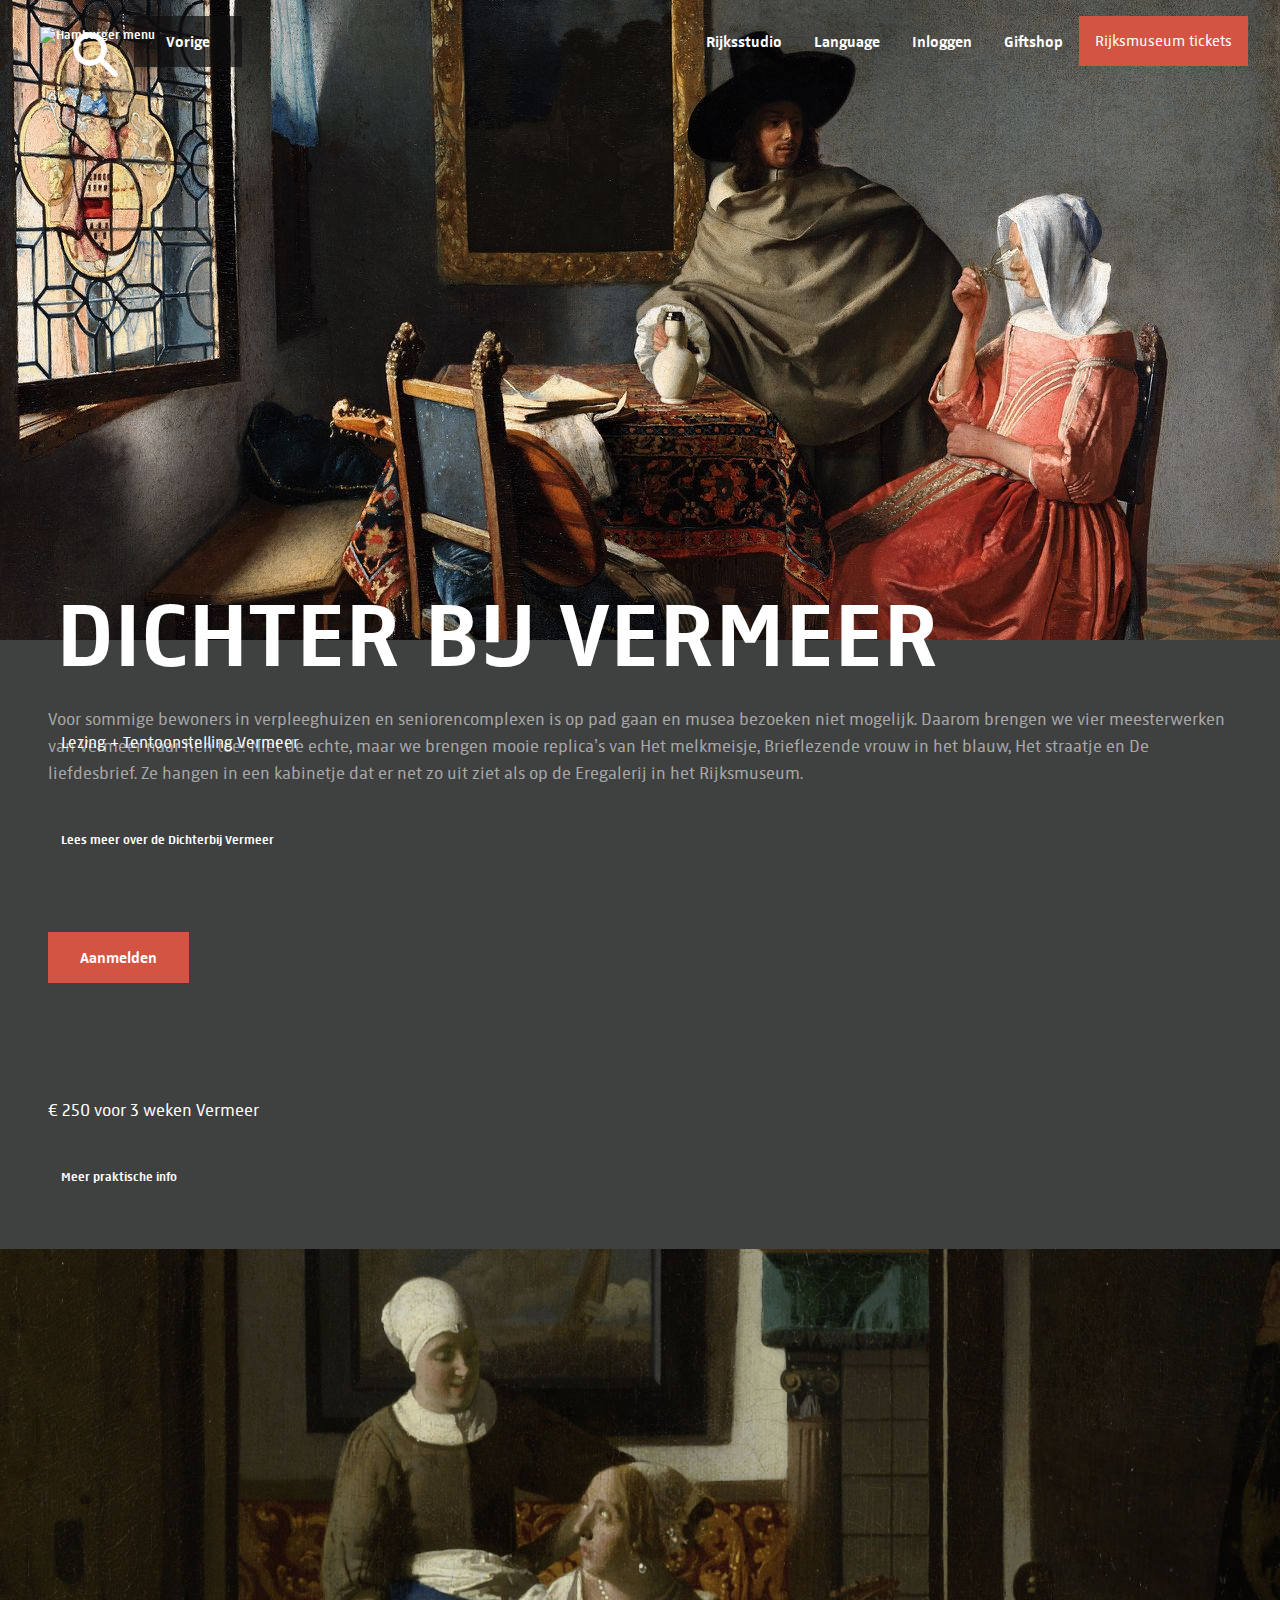
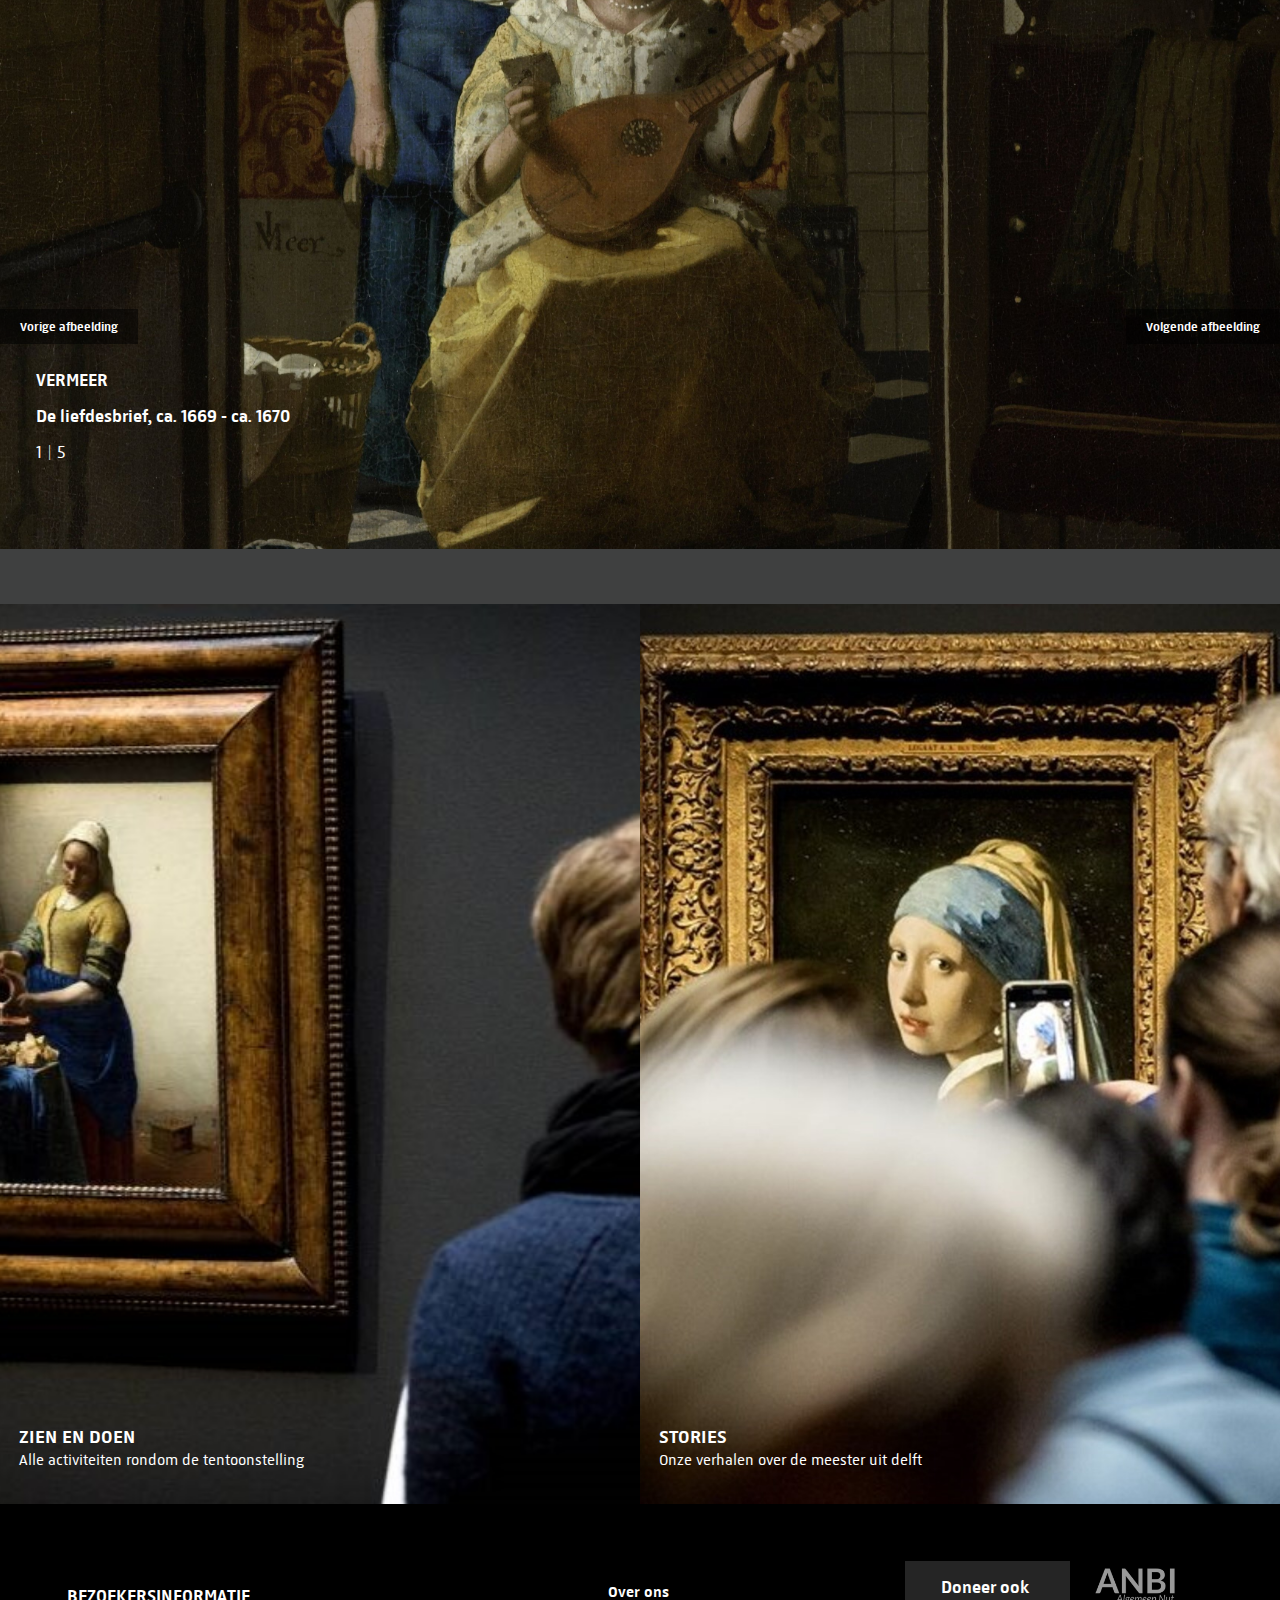
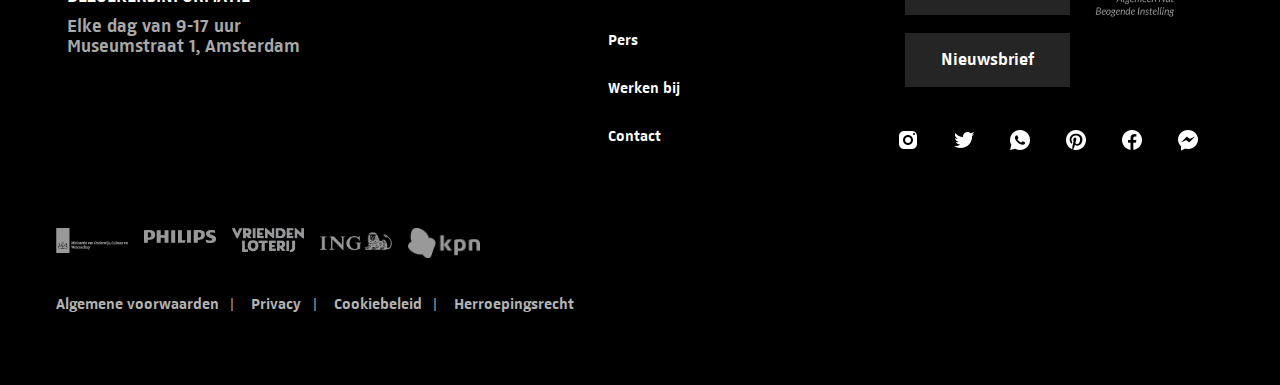
==== commit 3519187d: "Add files via upload" ====
--- a/vermeer.html
+++ b/vermeer.html
@@ -1,283 +1,308 @@
-<!doctype html>
-<html lang="nl">
-
-<head>
-  <meta charset="UTF-8">
-  <meta name="author" content="jouw naam">
-  <link rel="preconnect" href="https://fonts.googleapis.com">
-  <script src="https://code.jquery.com/jquery-3.6.0.min.js"></script>
-  <link rel="preconnect" href="https://fonts.gstatic.com" crossorigin>
-  <link href="https://fonts.googleapis.com/css2?family=Quicksand:wght@300;400;500;600;700&display=swap"
-    rel="stylesheet">
-  <meta name="viewport" content="width=device-width, initial-scale=1">
-
-  <title>Rijksmuseum homepagina</title>
-  <link href="./styles/algemeen.css" rel="stylesheet">
-  <link href="./styles/vermeer.css" rel="stylesheet">
-</head>
-
-<body>
-  <header>
-    <a href="#main" class="skip">Skip to main content</a>
-    <button aria-label="menu" aria-expanded="false">
-      <img src="https://assets.codepen.io/274456/ui-icon-hamburger.svg" aria-hidden="true" alt="Hamburger menu">
-    </button>
-
-    <nav>
-      <ul>
-        <li><a href="#">Bezoek</a></li>
-        <li><a href="#">Zien en Doen</a></li>
-        <li><a href="#">Stories</a></li>
-        <li><a href="#">Rijksstudio: de collectie</a></li>
-        <li><a href="#">Steun ons</a></li>
-        <li><a href="index.html">Giftshop</a></li>
-        <li><a href="#">Onderzoek</a></li>
-      </ul>
-      <ul>
-        <li><a href="#">DIRECT NAAR</a></li>
-        <li><a href="#">Zien en Doen</a></li>
-        <li><a href="#">Stories</a></li>
-        <li><a href="#">Rijksstudio: de collectie</a></li>
-        <li><a href="#">Steun ons</a></li>
-        <li><a href="#">Giftshop</a></li>
-        <li><a href="#">Onderzoek</a></li>
-      </ul>
-    </nav>
-
-    <nav>
-      <ul>
-        <li> <a href="#"><img src="./images/search.png" alt="link naar zoekbalk"></a></li>
-        <li><a href="#">Bezoek</a></li>
-        <li><a href="#">Stories</a></li>
-        <li><a href="#">Rijksstudio</a></li>
-        <li><a href="#">Language</a></li>
-        <li><a href="#">Inloggen</a></li>
-        <li><a href="#">Giftshop</a></li>
-        <li><a href="#">Rijksmuseum tickets</a></li>
-      </ul>
-    </nav>
-
-    <section>
-      <h1>DICHTER BIJ VERMEER</h1>
-      <p>Een stukje Eregalerij met vier replica’s van Vermeer naar verpleeghuizen en seniorencomplexen</p>
-    </section>
-  </header>
-
-
-  <main id="main">
-
-    <section>
-      <h2></h2>
-
-      <article>
-        <p>Voor sommige bewoners in verpleeghuizen en seniorencomplexen is op pad gaan en musea bezoeken niet mogelijk.
-          Daarom brengen we vier meesterwerken van Vermeer naar hen toe! Niet de echte, maar we brengen mooie replica’s
-          van Het melkmeisje, Brieflezende vrouw in het blauw, Het straatje en De liefdesbrief. Ze hangen in een
-          kabinetje
-          dat er net zo uit ziet als op de Eregalerij in het Rijksmuseum.</p>
-      </article>
-
-      <span>
-
-
-        <article>
-          <h3>HOE WERKT HET</h3>
-          <p> Het kabinet met de Vermeers blijft drie weken op jouw locatie staan, zodat mensen in alle rust alleen of
-            in kleine groepjes de schilderijen kunnen bekijken. We sturen voor elke bewoner een brochure mee met
-            informatie
-            over de beroemde schilderijen en een ansichtkaart van één van de schilderijen van Vermeer.
-            Daarnaast mailen we de locatie workshop-ideeën, een quiz en een prijsvraag. Medewerkers van Philips, de
-            sponsor van dit project, krijgen een korte training bij het Rijksmuseum en kunnen een dagdeel langs komen om
-            te vertellen over Vermeer.</p>
-        </article>
-
-
-        <article>
-          <h3>VOOR WIE</h3>
-          <p> Verpleeghuizen en seniorencomplexen in Nederland met minimaal 50 bewoners, die een ruimte hebben waar de
-            wand met de Vermeers past, zie technische details.</p>
-        </article>
-
-        <article>
-          <h3>PRIJS</h3>
-          <ul>
-            <li>De kosten zijn € 250 euro. Hiervoor ontvangt u:</li>
-            <li>De Vermeers voor 3 weken op uw locatie</li>
-            <li>Brochures en ansichtkaarten voor alle bewoners</li>
-            <li>Per mail workshops, quiz en prijsvraag</li>
-            <li>Een puzzel van het Melkmeisje van Vermeer voor de winnaar van de prijsvraag</li>
-          </ul>
-        </article>
-
-        <article>
-          <h3>NACHTWACHT ON TOUR</h3>
-          <p>Het is ook mogelijk om een levensgrote replica van de Nachtwacht te krijgen.</p>
-        </article>
-
-        <article>
-          <h3>MET DANK AAN</h3>
-          <p>Dit project is mogelijk gemaakt door Philips, de Elisabeth Art Foundation/Rijksmuseum Fonds en Pon.
-
-            Philips is al 20 jaar verbonden als Founder van het Rijksmuseum. Samen zetten ze zich in om de levens van
-            mensen te verbeteren, door hen in aanraking te laten komen met kunst. De Elisabeth Art Foundation is een
-            fonds op naam opgericht door een particulier bij het Rijksmuseum Fonds ten behoeve van projecten in het
-            Rijksmuseum die kunst en mensen bijeenbrengen.</p>
-        </article>
-
-
-      </span>
-
-      <button>Lees meer over de Dichterbij Vermeer</button>
-      <div>
-        <a href="#">Aanmelden</a>
-      </div>
-    </section>
-
-    <section>
-      <h2></h2>
-
-      <article>
-        <p>€ 250 voor 3 weken
-          Vermeer</p>
-      </article>
-
-      <span>
-        <article>
-          <h3>VRAGEN</h3>
-          <p>Mail naar: johannesvermeer@rijksmuseum.nl</p>
-        </article>
-
-        <article>
-          <h3>VERMEER</h3>
-          <p>Het melkmeisje, Brieflezende vrouw in het blauw, Het straatje en De liefdesbrief van Johannes Vermeer.</p>
-        </article>
-
-        <article>
-          <h3>TECHNISCHE DETAILS</h3>
-          <p>Je hebt een ruimte van minimaal 3,5 meter hoog en 9 meter breed nodig.</p>
-          <p>Je kunt het kabinet inlopen. De zijkanten zijn 3 meter diep.</p>
-          <p> We hebben natuurlijk rekening gehouden met brandveiligheid.</p>
-        </article>
-      </span>
-      <button>Meer praktische info</button>
-
-    </section>
-
-    <section>
-      <h2></h2>
-      <ul>
-        <li><img src="./images/liefdesbrief.jpg" alt="hoi"><span>VERMEER</span>
-          <span>De liefdesbrief, ca. 1669 - ca. 1670</span>
-          <span>1 | 5</span>
-        </li>
-        <li><img src="./images/parel.jpg" alt="hoi">
-          <span>VERMEER</span>
-          <span>Meisje met de parel, 1665</span>
-          <span>2 | 5</span>
-        </li>
-        <li><img src="./images/soldaatenmeisje.jpg" alt="hoi">
-          <span>VERMEER</span>
-          <span>Soldaat en lachend meisje, ca. 1655-60</span>
-          <span>3 | 5</span>
-        </li>
-        <li><img src="./images/fluit.webp" alt="hoi">
-          <span>VERMEER</span>
-          <span>Meisje met de fluit, ca. 1665-67</span>
-          <span>4 | 5</span>
-        </li>
-        <li><img src="./images/geel.jpg" alt="hoi">
-          <span>VERMEER</span>
-          <span>Dame en dienstbode, ca. 1666-1667</span>
-          <span>5 | 5</span>
-        </li>
-      </ul>
-      <button>Vorige afbeelding</button>
-      <button>Volgende afbeelding</button>
-
-    </section>
-
-    <section>
-      <h2></h2>
-      <article>
-        <h3>ZIEN EN DOEN</h3>
-        <img src="./images/musea.jpg" alt="Schilderij van Vermeer van een jongen met een hoed">
-        <p>Alle activiteiten rondom de tentoonstelling</p>
-      </article>
-    </section>
-    <section>
-      <h2></h2>
-      <article>
-        <h3>STORIES</h3>
-        <img src="images/musea2.jpg" alt="Schilderij van de toren van Babel">
-        <p>Onze verhalen over de meester uit delft</p>
-      </article>
-    </section>
-
-  </main>
-
-
-  <footer>
-    <section>
-      <h2>BEZOEKERSINFORMATIE</h2>
-      <p>Elke dag van 9-17 uur</p>
-      <p>Museumstraat 1, Amsterdam</p>
-    </section>
-
-    <div>
-      <ul>
-       <li><a href="#">Over ons</a></li>
-        <li><a href="#">Pers</a></li>
-          <li><a href="#">Werken bij</a></li>
-          <li><a href="#">Contact</a></li>
-      </ul>
-    </div>
-
-    <section>
-      <h2></h2>
-
-      <div>
-        <ul>
-          <li><a href="#">Doneer ook</a></li>
-          <li><a href="#">Nieuwsbrief </a></li>
-        </ul>
-      </div>
-
-      <div>
-        <a href="#"><img src="./images/anbilogo.png" alt="afbeelding van het logo Anbi"></a>
-      </div>
-
-      <div>
-        <ul>
-          <li><a href="#"><img src="./images/instagram.png" alt="afbeelding instagram icoon"></a></li>
-          <li><a href="#"><img src="./images/twitter.png" alt="afbeelding twitter icoon"></a></li>
-          <li><a href="#"><img src="./images/whatsapp.png" alt="afbeelding whatsapp icoon"></a></li>
-          <li><a href="#"><img src="./images/pinterest.png" alt="afbeelding pinterest icoon"></a></li>
-          <li><a href="#"><img src="./images/facebook.png" alt="afbeelding facebook icoon"></a></li>
-          <li><a href="#"><img src="./images/messenger.png" alt="afbeelding messenger icoon"></a></li>
-        </ul>
-      </div>
-
-    </section>
-
-    <div>
-      <ul>
-        <li><a href="#"><img src="./images/overheid.png" alt="afbeelding overheids logo"></a></li>
-        <li><a href="#"><img src="./images/Philips_logo_new.svg.png" alt="afbeelding philips logo"></a></li>
-        <li><a href="#"><img src="./images/vrienden.png" alt="afbeelding vrienden loterij logo"></a></li>
-        <li><a href="#"><img src="./images/ing-logo-white-1.png" alt="afbeelding ing logo"></a></li>
-        <li><a href="#"><img src="./images/kpn-logo-black-and-white.png" alt="afbeelding kpn logo"></a></li>
-      </ul>
-      <ul>
-        <li><a href="#">Algemene voorwaarden</a></li>
-        <li><a href="#">Privacy</a></li>
-        <li><a href="#">Cookiebeleid</a></li>
-        <li><a href="#">Herroepingsrecht</a></li>
-      </ul>
-
-    </div>
-  </footer>
-
-  <script defer src="scripts/script.js"></script>
-</body>
-
-</html>
+<!DOCTYPE html>
+<html lang="nl">
+
+<head>
+    <meta name="author" content="Zoë Sedney">
+    <meta charset="UTF-8">
+    <meta name="viewport" content="width=device-width, initial-scale=1.0">
+    <title>Rijksmuseum homepagina</title>
+    <link href="./styles/algemeen.css" rel="stylesheet">
+    <link href="./styles/vermeer.css" rel="stylesheet">
+</head>
+
+
+<body>
+    <header>
+        <a href="#main">Skip to main content</a>
+        <button aria-label="menu" aria-expanded="false">
+            <img src="https://assets.codepen.io/274456/ui-icon-hamburger.svg" aria-hidden="true" alt="Hamburger menu">
+        </button>
+
+        <nav>
+            <ul>
+                <li><a href="#">Language</a></li>
+                <li><a href="#">Inloggen</a></li>
+                <li><a href="#">Giftshop</a></li>
+            </ul>
+            <ul>
+                <li><a href="#">Bezoek</a></li>
+                <li><a href="#">Zien en Doen</a></li>
+                <li><a href="#">Stories</a></li>
+                <li><a href="#">Rijksstudio: de collectie</a></li>
+                <li><a href="#">Steun ons</a></li>
+                <li><a href="#">Giftshop</a></li>
+                <li><a href="#">Onderzoek</a></li>
+            </ul>
+            <ul>
+                <li><a href="#">DIRECT NAAR</a></li>
+                <li><a href="#">Families en kinderen</a></li>
+                <li><a href="#">Onderwijs</a></li>
+                <li><a href="#">Vrienden</a></li>
+                <li><a href="#">Groepen</a></li>
+                <li><a href="#">Toegankelijkheid</a></li>
+                <li><a href="#">Pers</a></li>
+            </ul>
+            <ul>
+                <li><a href="#"><img src="./images/overheid.png" alt="afbeelding overheids logo"></a></li>
+                <li><a href="#"><img src="./images/philips.png" alt="afbeelding philips logo"></a></li>
+                <li><a href="#"><img src="./images/loterij.png" alt="afbeelding vrienden loterij logo"></a></li>
+                <li><a href="#"><img src="./images/ing-logo-white-1.png" alt="afbeelding ing logo"></a></li>
+                <li><a href="#"><img src="./images/kpn-logo-black-and-white.png" alt="afbeelding kpn logo"></a></li>
+            </ul>
+        </nav>
+
+        <nav>
+            <ul>
+                <li><a href="#"><img src="./images/search.png" alt="link naar zoekbalk"></a></li>
+                <li><a href="index.html">Vorige</a></li>
+                <li><a href="#">Stories</a></li>
+                <li><a href="#">Rijksstudio</a></li>
+                <li><a href="#">Language</a></li>
+                <li><a href="#">Inloggen</a></li>
+                <li><a href="#">Giftshop</a></li>
+                <li><a href="#">Rijksmuseum tickets</a></li>
+            </ul>
+        </nav>
+    </header>
+
+
+    <main id="main">
+
+        
+        <h1>Dichter bij Vermeer</h1>
+        <h2>Bezoek het rijksmuseum</h2>
+        <p>Lezing + Tentoonstelling Vermeer</p>
+
+        <section>
+            <h2>?????????</h2>
+
+            <article>
+                <h3>leegte?</h3>
+                <p>Voor sommige bewoners in verpleeghuizen en seniorencomplexen is op pad gaan en musea bezoeken niet
+                    mogelijk.
+                    Daarom brengen we vier meesterwerken van Vermeer naar hen toe! Niet de echte, maar we brengen mooie
+                    replica’s
+                    van Het melkmeisje, Brieflezende vrouw in het blauw, Het straatje en De liefdesbrief. Ze hangen in
+                    een
+                    kabinetje dat er net zo uit ziet als op de Eregalerij in het Rijksmuseum.</p>
+            </article>
+
+            <div>
+
+
+                <article>
+                    <h3>HOE WERKT HET</h3>
+                    <p> Het kabinet met de Vermeers blijft drie weken op jouw locatie staan, zodat mensen in alle rust
+                        alleen of
+                        in kleine groepjes de schilderijen kunnen bekijken. We sturen voor elke bewoner een brochure mee
+                        met
+                        informatie
+                        over de beroemde schilderijen en een ansichtkaart van één van de schilderijen van Vermeer.
+                        Daarnaast mailen we de locatie workshop-ideeën, een quiz en een prijsvraag. Medewerkers van
+                        Philips, de
+                        sponsor van dit project, krijgen een korte training bij het Rijksmuseum en kunnen een dagdeel
+                        langs komen om
+                        te vertellen over Vermeer.</p>
+                </article>
+
+
+                <article>
+                    <h3>VOOR WIE</h3>
+                    <p> Verpleeghuizen en seniorencomplexen in Nederland met minimaal 50 bewoners, die een ruimte hebben
+                        waar de
+                        wand met de Vermeers past, zie technische details.</p>
+                </article>
+
+                <article>
+                    <h3>PRIJS</h3>
+                    <ul>
+                        <li>De kosten zijn € 250 euro. Hiervoor ontvangt u:</li>
+                        <li>De Vermeers voor 3 weken op uw locatie</li>
+                        <li>Brochures en ansichtkaarten voor alle bewoners</li>
+                        <li>Per mail workshops, quiz en prijsvraag</li>
+                        <li>Een puzzel van het Melkmeisje van Vermeer voor de winnaar van de prijsvraag</li>
+                    </ul>
+                </article>
+
+                <article>
+                    <h3>NACHTWACHT ON TOUR</h3>
+                    <p>Het is ook mogelijk om een levensgrote replica van de Nachtwacht te krijgen.</p>
+                </article>
+
+                <article>
+                    <h3>MET DANK AAN</h3>
+                    <p>Dit project is mogelijk gemaakt door Philips, de Elisabeth Art Foundation/Rijksmuseum Fonds en
+                        Pon.
+
+                        Philips is al 20 jaar verbonden als Founder van het Rijksmuseum. Samen zetten ze zich in om de
+                        levens van
+                        mensen te verbeteren, door hen in aanraking te laten komen met kunst. De Elisabeth Art
+                        Foundation is een
+                        fonds op naam opgericht door een particulier bij het Rijksmuseum Fonds ten behoeve van projecten
+                        in het
+                        Rijksmuseum die kunst en mensen bijeenbrengen.</p>
+                </article>
+
+
+            </div>
+
+            <button>Lees meer over de Dichterbij Vermeer</button>
+            <div>
+                <a href="#">Aanmelden</a>
+            </div>
+        </section>
+
+        <section>
+            <h2></h2>
+
+            <article>
+                <h3></h3>
+                <p>€ 250 voor 3 weken
+                    Vermeer</p>
+            </article>
+
+            <div>
+                <article>
+                    <h3>VRAGEN</h3>
+                    <p>Mail naar: johannesvermeer@rijksmuseum.nl</p>
+                </article>
+
+                <article>
+                    <h3>VERMEER</h3>
+                    <p>Het melkmeisje, Brieflezende vrouw in het blauw, Het straatje en De liefdesbrief van Johannes
+                        Vermeer.</p>
+                </article>
+
+                <article>
+                    <h3>TECHNISCHE DETAILS</h3>
+                    <p>Je hebt een ruimte van minimaal 3,5 meter hoog en 9 meter breed nodig.</p>
+                    <p>Je kunt het kabinet inlopen. De zijkanten zijn 3 meter diep.</p>
+                    <p> We hebben natuurlijk rekening gehouden met brandveiligheid.</p>
+                </article>
+            </div>
+            <button>Meer praktische info</button>
+
+        </section>
+
+        <section>
+            <h2></h2>
+            <ul>
+                <li>
+                    <img src="./images/liefdesbrief.jpg" alt="hoi">
+                    <h3>VERMEER</h3>
+                    <p>De liefdesbrief, ca. 1669 - ca. 1670</p>
+                    <p>1 | 5</p>
+                </li>
+                <li><img src="./images/parel.jpg" alt="hoi">
+                    <h3>VERMEER</h3>
+                    <p>Meisje met de parel, 1665</p>
+                    <p>2 | 5</p>
+                </li>
+                <li><img src="./images/soldaatenmeisje.jpg" alt="hoi">
+                    <h3>VERMEER</h3>
+                    <p>Soldaat en lachend meisje, ca. 1655-60</p>
+                    <p>3 | 5</p>
+                </li>
+                <li><img src="./images/fluit.webp" alt="hoi">
+                    <h3>VERMEER</h3>
+                    <p>Meisje met de fluit, ca. 1665-67</p>
+                    <p>4 | 5</p>
+                </li>
+                <li><img src="./images/geel.jpg" alt="hoi">
+                    <h3>VERMEER</h3>
+                    <p>Dame en dienstbode, ca. 1666-1667</p>
+                    <p>5 | 5</p>
+                </li>
+            </ul>
+            <button>Vorige afbeelding</button>
+            <button>Volgende afbeelding</button>
+
+        </section>
+
+        <section>
+            <h2></h2>
+            <article>
+                <a href="#">
+                    <h3>ZIEN EN DOEN</h3>
+                    <img src="./images/musea.jpg" alt="Schilderij van Vermeer van een jongen met een hoed">
+                    <p>Alle activiteiten rondom de tentoonstelling</p>
+                </a>
+            </article>
+
+            <article>
+                <a href="#">
+                    <h3>STORIES</h3>
+                    <img src="images/musea2.jpg" alt="Schilderij van de toren van Babel">
+                    <p>Onze verhalen over de meester uit delft</p>
+                </a>
+            </article>
+        </section>
+
+    </main>
+
+
+    <footer>
+        <section>
+            <h2>BEZOEKERSINFORMATIE</h2>
+            <p>Elke dag van 9-17 uur</p>
+            <p>Museumstraat 1, Amsterdam</p>
+        </section>
+
+        <div>
+            <ul>
+                <li><a href="#">Over ons</a></li>
+                <li><a href="#">Pers</a></li>
+                <li><a href="#">Werken bij</a></li>
+                <li><a href="#">Contact</a></li>
+            </ul>
+        </div>
+
+        <section>
+            <h2></h2>
+
+            <div>
+                <ul>
+                    <li><a href="#">Doneer ook</a></li>
+                    <li><a href="#">Nieuwsbrief </a></li>
+                </ul>
+            </div>
+
+            <div>
+                <a href="#"><img src="./images/anbilogo.png" alt="afbeelding van het logo Anbi"></a>
+            </div>
+
+            <div>
+                <ul>
+                    <li><a href="#"><img src="./images/instagram.png" alt="afbeelding instagram icoon"></a></li>
+                    <li><a href="#"><img src="./images/twitter.png" alt="afbeelding twitter icoon"></a></li>
+                    <li><a href="#"><img src="./images/whatsapp.png" alt="afbeelding whatsapp icoon"></a></li>
+                    <li><a href="#"><img src="./images/pinterest.png" alt="afbeelding pinterest icoon"></a></li>
+                    <li><a href="#"><img src="./images/facebook.png" alt="afbeelding facebook icoon"></a></li>
+                    <li><a href="#"><img src="./images/messenger.png" alt="afbeelding messenger icoon"></a></li>
+                </ul>
+            </div>
+
+        </section>
+
+        <div>
+            <ul>
+                <li><a href="#"><img src="./images/overheid.png" alt="afbeelding overheids logo"></a></li>
+                <li><a href="#"><img src="./images/philips.png" alt="afbeelding philips logo"></a></li>
+                <li><a href="#"><img src="./images/loterij.png" alt="afbeelding vrienden loterij logo"></a></li>
+                <li><a href="#"><img src="./images/ing-logo-white-1.png" alt="afbeelding ing logo"></a></li>
+                <li><a href="#"><img src="./images/kpn-logo-black-and-white.png" alt="afbeelding kpn logo"></a></li>
+            </ul>
+            <ul>
+                <li><a href="#">Algemene voorwaarden</a></li>
+                <li><a href="#">Privacy</a></li>
+                <li><a href="#">Cookiebeleid</a></li>
+                <li><a href="#">Herroepingsrecht</a></li>
+            </ul>
+
+        </div>
+    </footer>
+
+    <script defer src="scripts/script.js"></script>
+</body>
+
+</html>--- a/styles/algemeen.css
+++ b/styles/algemeen.css
@@ -28,7 +28,6 @@
 }
 
 
-
 /***********************/
 /***** FONT FACES *****/
 /*********************/
@@ -36,14 +35,14 @@
 
 @font-face {
   font-family: rijksmuseum;
-  src: url(../font/Rijksmuseum-Bold.woff2) format('woff2');
+  src: url(../fonts/Rijksmuseum-Bold.woff2) format('woff2');
   font-weight: bold;
 }
 
 
 @font-face {
   font-family: rijksmuseum;
-  src: url(.../font/Rijksmuseum-Normal.woff2) format('woff2');
+  src: url(../fonts/Rijksmuseum-Normal.woff2) format('woff2');
   font-weight: normal;
 }
 
@@ -85,64 +84,50 @@
   height: auto;
 }
 
+
 a {
   text-decoration: none;
   padding: 0;
 }
 
+
 /*********************/
 /****** HEADER *******/
 /********************/
 
 
-h1 {
-  position: relative;
-  font-size: 12em;
-  display: flex;
-  align-items: center;
-  flex-direction: column;
-  z-index: 100;
-  margin: 0;
-  top: 0.1em;
-}
-
-
-@media (max-width: 40em) {
-  h1 {
-    font-size: 3em;
-    top: 1em;
-  }
-}
-
-
-/* header styling */
+
+
+
+h1, 
+h2 {
+ text-transform: uppercase;
+}
 
 
 header {
-  background-image: url('../images/rijksmuseum.jpg');
+  background-image: url('../images/header.jpg');
   background-size: cover;
   background-repeat: no-repeat;
-  background-size: 225vh;
+  background-position: center;
   height: 40em;
   margin: 0;
   overflow: hidden;
   justify-content: space-between;
   align-items: center;
   position: relative;
-
-}
-
-ul li {
-  list-style: none;
-}
-
-header section {
-  display: flex;
-  flex-direction: column;
-  left: 4em;
-}
-
-/* navigatie */
+}
+
+
+/* menu */
+
+
+nav:first-of-type {
+  display: flex;
+  justify-content: flex-start;
+  align-items: flex-end;
+  overflow-y: auto;
+}
 
 
 nav:nth-of-type(2) {
@@ -151,7 +136,165 @@
   border-radius: 50px;
   position: absolute;
   top: 0;
-  right: 0;
+  right: 1em;
+}
+
+
+@media (min-width: 40em) {
+  h1 {
+    z-index: 100;
+  }
+
+  header nav:first-of-type {
+    display: block;
+  }
+
+  body.menu-open header {
+    background-position: 50vw top;
+  }
+
+  main h2.tekst {
+    left: 30em;
+    bottom: 0;
+  }
+
+  main>section:first-of-type p.tekst2 {
+    left: 45em;
+    bottom: 0;
+  }
+}
+
+
+nav:first-of-type ul:first-child {
+  padding: 1em;
+  font-family: rijksmuseum;
+  font-weight: normal;
+}
+
+
+nav:first-of-type ul:first-of-type {
+  display: flex;
+  gap: 0.5em;
+}
+
+
+nav:first-of-type ul:first-of-type li:not(:last-child)::after {
+  content: " |";
+}
+
+
+nav:first-of-type ul:nth-of-type(2) li a {
+  color: var(--color-p);
+  font-size: larger;
+}
+
+
+nav:nth-of-type(2) ul {
+  list-style-type: none;
+  margin: 1em;
+  display: flex;
+}
+
+
+nav:nth-of-type(2) li {
+  position: relative;
+}
+
+
+nav:nth-of-type(2) ul a {
+  display: block;
+}
+
+
+nav:nth-of-type(2) li a {
+  text-decoration: none;
+  padding: 1em;
+  display: block;
+}
+
+
+nav:nth-of-type(2) ul li:nth-last-child(-n+5)::before {
+  content: "";
+  position: absolute;
+  left: 0;
+  bottom: 1.5em;
+  width: 0;
+  height: 1px;
+  background-color: var(--button-hover);
+  transition: width 0.25s ease-out;
+  font-weight: normal;
+}
+
+
+nav:nth-of-type(2) ul li:nth-last-child(-n+5):hover::before {
+  width: 100%;
+}
+
+
+nav:nth-of-type(2) ul li:not(:first-child):not(:last-child) {
+  display: none;
+}
+
+
+@media (min-width: 40em) {
+  nav:nth-of-type(2) ul li:not(:first-child):not(:last-child) {
+    display: block;
+  }
+
+  nav:first-of-type ul:first-of-type {
+    display: none;
+  }
+}
+
+
+nav:nth-of-type(2) ul li:nth-child(3) {
+  margin-right: 23em;
+}
+
+
+nav:nth-of-type(2) ul li:last-of-type a {
+  color: var(--color-text);
+  padding: 1em, 5em, 0em;
+  background-color: var(--button-nav);
+  font-weight: normal;
+}
+
+
+nav:nth-of-type(2) ul li:last-of-type:hover a {
+  color: var(--button-text);
+  background-color: var(--button-hover);
+}
+
+
+nav:nth-of-type(2) ul li:last-of-type a {
+  transition: color .3s ease, background-color .3s ease;
+}
+
+
+nav:first-of-type ul:last-of-type li a img {
+  width: 5em;
+}
+
+
+nav:first-of-type>ul:last-of-type {
+  display: flex;
+  flex-wrap: wrap;
+  gap: 3em;
+  padding: 5em 0em 5em;
+  background-color: #202327;
+  margin: 0;
+}
+
+
+@media (min-width: 40em) {
+  nav:first-of-type>ul:last-of-type {
+    display: none;
+  }
+}
+
+
+ul li {
+  list-style: none;
 }
 
 
@@ -159,7 +302,9 @@
   width: 5vh;
   z-index: 100;
   position: relative;
-}
+  top: 0;
+}
+
 
 nav:first-of-type {
   display: flex;
@@ -169,14 +314,12 @@
 }
 
 
-@media (max-width: 40em) {
-  header nav:first-of-type {
-    display: block;
-  }
-}
-
-
-nav:first-of-type ul li a {
+header nav:first-of-type {
+  display: block;
+}
+
+nav:first-of-type ul:nth-child(2) li a,
+nav:first-of-type ul:nth-child(3) li a {
   font-size: large;
   text-decoration: none;
   line-height: 2em;
@@ -184,8 +327,8 @@
 }
 
 
-nav:first-of-type ul:first-of-type li a {
-  color: var( --color-p); 
+nav:first-of-type ul:nth-of-type(2) li a {
+  color: var(--color-p);
   font-size: larger;
 }
 
@@ -197,131 +340,28 @@
 }
 
 
-nav:nth-of-type(2) li {
+/* hamburger */
+
+
+header button img {
+  width: 5vh;
+  z-index: 100;
   position: relative;
-}
-
-
-nav:nth-of-type(2) ul a {
-  display: block;
-}
-
-
-nav:nth-of-type(2) li a {
-  text-decoration: none;
-  padding: 1em;
-  display: block;
-}
-
-
-nav:nth-of-type(2) ul li:nth-child(-n+7)::before {
-  content: "";
-  position: absolute;
-  left: 0;
-  bottom: 0;
-  width: 0;
-  height: 2px;
-  background-color: var(--button-hover);
-  transition: width 0.25s ease-out;
-}
-
-
-nav:nth-of-type(2) ul li:nth-child(-n+7):hover::before {
-  width: 100%;
-}
-
-
-nav:nth-of-type(2) ul li:not(:first-child):not(:last-child) {
-  display: none;
-}
-
-@media (width > 40em) {
-  nav:nth-of-type(2) ul li:not(:first-child):not(:last-child) {
-    display: block;
-  }
-}
-
-
-nav:nth-of-type(2) ul li:nth-child(3) {
-  margin-right: 23em;
-}
-
-
-nav:nth-of-type(2) ul li:last-of-type a {
-  color: var(--color-text);
-  padding: 1em, 5em, 0em;
-  background-color: var(--button-nav);
-}
-
-
-nav:nth-of-type(2) ul li:last-of-type:hover a {
-  color: var(--button-text);
-  background-color: var(--button-hover);
-}
-
-
-nav:nth-of-type(2) ul li:last-of-type a {
-  transition: color .3s ease, background-color .3s ease;
-}
-
-
-/* tekst (h2 en p) */
-
-
-header section:last-of-type {
-  position: absolute;
-  bottom: 0;
-  left: 0;
-  padding: 0em 0em 5em 4em;
-}
-
-
-@media (max-width: 40em) {
-  header section:last-of-type {
-    font-size: 1em;
-    padding: 0em 0em 6em 1em;
-    text-align: left;
-  }
-
-  footer div:first-of-type ul {
-    padding: 0;
-  }
-}
-
-
-header section:last-of-type.tekst {
-  left: 40em;
-  bottom: 0;
-}
-
-
-header button {
-  position: relative;
-  top: 2em;
-  left: 4em;
-}
-
-
-@media (max-width: 40em) {
-  header button {
-    left: 0;
-  }
-}
-
-
-@media (max-width: 40em) {
-  header nav:nth-of-type(2) ul li:first-child {
-    left: -1em;
-  }
-}
-
-
-/* hamburger menu */
+
+}
+
+
+@media (min-width: 40em) {
+  header button img {
+    left: 2em;
+  }
+}
 
 
 button {
   border: none;
   background: none;
+  padding: 2em 1em 0em;
 }
 
 
@@ -339,13 +379,12 @@
 header nav:first-of-type {
   position: fixed;
   inset: 0;
-  width: 50%;
   transform: translateX(-100%);
   transition: .5s;
   background-color: var(--nav);
   padding-top: 3em;
   opacity: 0;
-  transition: opacity 1s, visibility 0s 1s;
+  transition: opacity 1s;
 }
 
 
@@ -353,35 +392,21 @@
   visibility: visible;
   opacity: 1;
   transform: translateX(0%);
-  transition: opacity 1s visibility 0s 1s;
+  transition: opacity 1s;
   z-index: 70;
 }
 
 
-@media (max-width: 40em) {
-  header nav:first-of-type.open {
-    padding-top: 10em;
+@media (min-width: 40em) {
+  header nav:first-of-type {
+    display: flex;
+    width: 50%;
   }
 }
 
 
 body.menu-open {
   overflow: hidden;
-}
-
-
-@media (max-width: 40em) {
-  h1.telefoon {
-    opacity: 0;
-    width: 100%;
-  }
-}
-
-
-@media (max-width: 40em) {
-  header nav:first-of-type {
-    width: 100%;
-  }
 }
 
 
@@ -390,57 +415,88 @@
 /********************/
 
 
-footer {
-  display: grid;
-  grid-template-columns: 4fr 2fr 2fr;
-  grid-gap: 1em;
-}
-
-
 footer h2 {
   font-size: large;
+  color: var(--color-text);
+  text-transform: uppercase;
+}
+
+
+footer {
+  grid-template-columns: 1fr;
+  overflow: hidden;
+
 }
 
 
 footer section:first-of-type {
-  padding: 3em;
-  left: 1em;
   font-size: larger;
+  padding: 1em;
 }
 
 
 footer section:first-of-type p {
   color: var(--color-p);
+  line-height: 0em;
+
+}
+
+
+/* bovenste deel  */
+
+
+footer div:first-of-type ul {
+  padding: 1.25em;
+  line-height: 3em;
 }
 
 
 footer section:nth-of-type(2) {
   display: flex;
-  gap: 2em;
   flex-wrap: wrap;
 }
 
 
+@media screen and (min-width: 768px) {
+
+  footer section:nth-of-type(2) div:last-of-type ul {
+    justify-content: flex-start;
+    align-items: flex-start;
+  }
+
+}
+
+
+@media screen and (min-width: 768px) {
+  footer {
+    display: grid;
+    grid-template-columns: 4fr 2fr 2fr;
+    grid-gap: 1em;
+    padding: 3em;
+  }
+
+  footer div:first-of-type ul {
+    padding: 0;
+
+  }
+}
+
+
 footer section:nth-of-type(2) div:nth-of-type(2) img {
-  width: 10vh;
-}
-
-
-footer>div:nth-child(2) ul li {
-  list-style: none;
+  width: 7em;
   padding: 1em;
-  font-size: medium;
-}
-
-
-footer section:nth-of-type(2) img {
+  opacity: 60%;
+}
+
+
+footer section:nth-of-type(2) div:nth-of-type(2) img:hover {
   opacity: 100%;
-  transition: 0.3s;
-}
-
-
-footer section:nth-of-type(2) img:hover {
-  opacity: 60%;
+  transition: 0.5s ease;
+}
+
+
+footer section:nth-of-type(2) div:last-of-type li img {
+  width: 1.5em;
 }
 
 
@@ -450,23 +506,25 @@
   justify-content: flex-start;
   margin: 0;
   padding: 0;
+
 }
 
 
 footer section:nth-of-type(2) div:first-of-type ul li {
   list-style: none;
+  font-size: large;
+  border: solid var(--button-text) 0.5em;
+  line-height: 1em;
   padding: 1em 2em 1em;
   background-color: var(--button-default);
-  font-size: large;
-  transition: 0.5s;
-  border: solid var(--button-text) 0.5em;
-}
+}
+
 
 
 footer section:nth-of-type(2) div:last-of-type ul {
   margin: 0;
   padding: 0;
-  align-items: flex-end;
+  display: flex;
 }
 
 
@@ -475,62 +533,63 @@
 }
 
 
-footer section:nth-of-type(2) div:first-of-type ul li:hover {
-  background-color: var(--button-hover);
-  color: var(--button-text);
-}
-
-
-footer section:nth-of-type(2) div:nth-of-type(2) ul li {
-  list-style: none;
-}
-
-
-@media (max-width: 40em) {
-  footer section:first-of-type {
-    padding-left: 0em;
-    padding-bottom: 0em;
-  }
-}
-
-
-/* footer laatste deel */
-
-
-footer div:last-of-type ul {
-  list-style-type: none;
-  display: flex;
-}
-
-
-footer div:first-of-type ul {
-  margin: 0;
-}
-
-
-footer>div:last-child ul {
-  list-style-type: none;
-  margin: 1em;
-  display: flex;
-
-}
-
-
-@media (max-width: 40em) {
-  footer>div:last-child ul {
-    flex-direction: column;
-  }
-}
-
-
-footer>div:last-child ul li {
-  position: relative;
-  text-decoration: none;
-  padding: 1em;
-}
-
-
-footer div:last-of-type ul:last-of-type li::before {
+footer section:nth-of-type(2) div:last-of-type ul li:hover {
+  opacity: 50%;
+  transition: 0.5s;
+}
+
+
+
+
+/** onderste deel **/
+
+
+footer>div:last-child>ul:first-of-type li img {
+  width: 4.5em;
+  opacity: 0.6;
+}
+
+
+footer>div:last-child>ul:first-of-type li img:hover {
+  transition: 0.5s;
+  opacity: 1;
+}
+
+
+footer>div:last-child>ul:last-of-type li {
+  opacity: 70%;
+}
+
+
+footer>div:last-child>ul {
+  display: flex;
+  flex-direction: row;
+  flex-wrap: wrap;
+  gap: 1em;
+  padding: 0.5em;
+}
+
+
+footer>div:last-child>ul:last-of-type li:not(:last-of-type)::after {
+  content: " | ";
+  margin-left: 0.4em;
+}
+
+
+@media screen and (min-width: 768px) {
+  footer>div:last-child>ul {
+    justify-content: flex-start;
+  }
+}
+
+
+footer div:last-of-type {
+  grid-column-start: 1;
+  grid-column-end: -1;
+}
+
+
+footer>div:last-of-type ul:last-of-type li::before {
   content: "";
   position: absolute;
   left: 0;
@@ -542,34 +601,28 @@
 }
 
 
-footer div:last-of-type ul li:hover::before {
-  width: 100%;
-}
-
-
-@media (max-width: 40em) {
-  footer {
-    grid-template-columns: 1fr;
-    overflow: hidden;
-  }
-}
-
-
-footer div:nth-of-type(2) ul li a img {
-  width: 5em;
-  opacity: 0.5;
-}
-
-
-footer div:nth-of-type(2) ul li a img:hover {
-  opacity: 1;
-  transition: 0.5s;
-}
-
-
-@media (max-width: 40em) {
-  footer>div:last-child ul {
-    width: 100%;
-
-  }
-}
+footer>div:last-of-type ul:last-of-type li:hover::before {
+  width: 90%;
+}
+
+
+footer div:first-of-type ul li,
+footer div:last-of-type ul li {
+  position: relative;
+}
+
+
+footer>div:first-of-type ul li::before {
+  content: '';
+  position: absolute;
+  bottom: 1em;
+  width: 0;
+  height: 1px;
+  background-color: white;
+  transition: width 0.25s ease-out;
+}
+
+
+footer>div:first-of-type ul li:hover::before {
+  width: 30%;
+}--- a/styles/vermeer.css
+++ b/styles/vermeer.css
@@ -16,65 +16,6 @@
   --background2: #3f4040;
 }
 
-/*********************/
-/****** HEADER ******/
-/********************/
-
-
-h1 {
-  position: relative;
-  font-size: 6em;
-  z-index: 100;
-  display: flex;
-  flex-direction: column;
-  justify-content: flex-end;
-  overflow: hidden;
-  margin-bottom: 0;
-}
-
-
-@media (width > 40em) {
-  nav:nth-of-type(2) ul li:not(:first-child):not(:last-child) {
-    display: block;
-  }
-}
-
-
-header {
-  display: flex;
-  flex-direction: column;
-  justify-content: flex-end;
-  align-items: flex-start;
-  margin: 0;
-  background-image: url('../images/vermeer2.jpg');
-}
-
-
-header section:last-of-type {
-  display: flex;
-  flex-direction: column;
-  align-items: flex-start;
-  padding: 0em 0em 5em 5em;
-  margin-top: 0;
-}
-
-
-@media (max-width: 40em) {
-  h1 {
-    font-size: 3em;
-    padding-bottom: 1em;
-  }
-
-  header section:last-of-type {
-    padding: 0em;
-  }
-}
-
-
-header button {
-  top: -43.5em;
-  position: relative;
-}
 
 
 /*********************/
@@ -82,11 +23,127 @@
 /********************/
 
 
+header {
+  background-image: url('../images/vermeer2.jpg');
+}
+
+
+main h1:first-child {
+  font-size: 15vw;
+}
+
+
+main>p {
+  font-family: rijksmuseum;
+  font-weight: normal;
+}
+
+
+main h1,
+main h2,
+main>p {
+  position: absolute;
+  top: 15vh;
+  left: 1vh;
+  margin: 0;
+  color: var(--color-text);
+}
+
+
+main h2,
+main>p {
+  top: 20em;
+}
+
+
+main h1:first-child {
+  padding-left: 0;
+  top: 66vh;
+  font-size: calc(2.5rem + 5.625 * ((100vw - 20rem) / 100));
+  text-transform: uppercase;
+  word-break: break-word;
+  line-height: .9;
+}
+
+
+main h1:first-child.vermeer {
+  top: 25vh;
+}
+
+@media (min-width: 40em) {
+  main h1:first-child {
+    text-indent: 0.5em;
+  }
+}
+
+
+
+
+
+nav:nth-of-type(2) ul li:nth-child(3) {
+  opacity: 0;
+}
+
+
+nav:nth-of-type(2) ul li:nth-child(2) a {
+  background-color: rgba(15, 14, 14, 0.669);
+  padding: 1em 2em;
+  transition: 0.5s;
+}
+
+
+nav:nth-of-type(2) ul li:nth-child(2) a:hover {
+  background-color: rgba(255, 255, 255, 0.669);
+  color: black;
+
+}
+
+
+main>p {
+  font-size: calc(1rem + .125 * ((100vw - 20rem) / 100));
+  font-weight: 400;
+  line-height: 1.375;
+  left: 1vh;
+  top: 80vh;
+  line-height: 5vh;
+}
+
+
+main>p.tekst3 {
+  text-indent: 40em;
+}
+
+
+@media (min-width: 40em) {
+  main>p {
+    text-indent: 3em;
+  }
+}
+
+
+main h2:first-of-type,
+main section:first-of-type article:first-of-type h3:first-of-type {
+  display: none;
+}
+
+
 main {
   display: grid;
-  grid-template-columns: 1fr 1fr;
+  grid-template-columns: 1fr;
   grid-gap: 0;
+}
+
+
+
+
+main {
   overflow: hidden;
+}
+
+
+main img {
+  height: 100vh;
+  object-fit: cover;
 }
 
 
@@ -95,23 +152,14 @@
 }
 
 
-main section:nth-of-type(3) {
-  grid-column-start: 1;
-  grid-column-end: -1;
-}
-
-
-/* eerste twee secties */
-
-
-main section:first-of-type span:first-of-type,
-main section:nth-of-type(2) span:first-of-type {
+main section:first-of-type div:first-of-type,
+main section:nth-of-type(2) div:first-of-type {
   display: none;
 }
 
 
-main section:first-of-type span:first-of-type.more,
-main section:nth-of-type(2) span:last-of-type.more {
+main section:first-of-type div:first-of-type.more,
+main section:nth-of-type(2) div:last-of-type.more {
   display: inline;
 }
 
@@ -119,17 +167,6 @@
 main section:first-of-type,
 main section:nth-of-type(2) {
   padding: 3em;
-
-}
-
-
-@media (max-width: 40em) {
-
-  main section:first-of-type,
-  main section:nth-of-type(2) {
-    width: 100vw;
-    padding: 1em;
-  }
 }
 
 
@@ -188,25 +225,11 @@
 
 
 section:first-of-type a:last-of-type {
-  transition: color .3s ease,
-    background-color .3s ease;
-}
-
-
-@media (max-width: 40em) {
-  main {
-    grid-template-columns: 1fr;
-  }
-
-  main img {
-    height: 100vh;
-    object-fit: cover;
-  }
-
-}
-
-
-/* derde sectie (slideshow) */
+  transition: color 0.3s ease, background-color 0.3s ease;
+}
+
+
+/* slideshow */
 
 
 main section:nth-of-type(3) ul {
@@ -231,6 +254,7 @@
 main section:nth-of-type(3) ul {
   -ms-overflow-style: none;
   scrollbar-width: none;
+  overflow: hidden;
 }
 
 
@@ -254,7 +278,7 @@
 
 main section:nth-of-type(3) button:first-of-type,
 main section:nth-of-type(3) button:last-of-type {
-  font-size: large;
+  font-size: small;
   padding: 0;
   background-color: var(--slideshow-button);
   position: relative;
@@ -273,116 +297,158 @@
 }
 
 
+main section:nth-of-type(3) {
+  position: relative;
+  display: block;
+  margin: 0;
+  padding: 0;
+}
+
+
 main section:nth-of-type(3) button:last-of-type {
-  left: 50em;
-}
-
-
-@media (max-width: 40em) {
-  main section:nth-of-type(3) button:last-of-type {
-    left: 1em;
-  }
-
-
-  main section:nth-of-type(3) button:first-of-type,
-  main section:nth-of-type(3) button:last-of-type {
-    font-size: small;
-  }
-}
-
-
-main section:nth-of-type(3) span {
+  position: absolute;
+  right: 0;
+}
+
+
+
+
+
+footer img {
+  width: 1vw;
+}
+
+
+main section:nth-of-type(3) p {
   position: absolute;
   bottom: 0;
-  left: 2em;
   padding: 2em;
   z-index: 100;
   font-size: large;
 }
 
 
-main section:nth-of-type(3) span:first-of-type {
+main section:nth-of-type(3) p:first-of-type {
   bottom: 4em;
 }
 
 
-main section:nth-of-type(3) span:nth-of-type(2) {
+main section:nth-of-type(3) p:nth-of-type(2) {
   bottom: 2em;
   font-family: 'rijksmuseum', sans-serif;
   font-weight: normal;
 }
 
 
-/* Laatste sectie */
-
-
-main section:nth-of-type(4) img,
-main section:last-of-type img {
-  width: 40em;
-  grid-column: 1fr 1fr;
-}
-
-
-main section:nth-of-type(4) article,
+main section:nth-of-type(3) h3 {
+  position: absolute;
+  bottom: 6em;
+  padding: 2em;
+  z-index: 100;
+  font-size: large;
+}
+
+
+/* Laatste sectie, images */
+
+
+main section:last-of-type a {
+  display: flex;
+  margin: 0;
+}
+
+
+main section:last-of-type {
+  display: grid;
+  grid-template-columns: 1fr;
+  grid-gap: 0;
+}
+
+
+@media (min-width: 40em) {
+
+  main section article:first-of-type,
+  main section article:last-of-type {
+    grid-template-columns: 1fr 1fr;
+  }
+}
+
+
+main section:last-of-type article img {
+  height: 100vh;
+  width: 100vw;
+  object-fit: cover;
+}
+
+
 main section:last-of-type article {
-  display: flex;
-  flex-direction: column;
-  justify-content: flex-end;
+  position: relative;
+}
+
+
+main section:last-of-type article h3 {
+  position: absolute;
+  bottom: 1em;
+  padding: 1em;
+  text-transform: uppercase;
+  z-index: 100;
+}
+
+
+main section:last-of-type p {
+  position: absolute;
+  bottom: 0;
+  padding: 1.2em;
+
+  font-weight: normal;
+}
+
+
+section:last-of-type article img {
+  transition: 0.7s all ease-in-out;
+}
+
+
+section:last-of-type article img:hover {
+  transform: scale(1.02);
+}
+
+
+main section:last-of-type h3::before {
+  content: "";
+  position: absolute;
+  bottom: 1em;
+  width: 0;
+  height: 1px;
+  background-color: var(--button-hover);
+  transition: width 0.25s ease-out;
+}
+
+
+main section:last-of-type h3:hover::before {
+  width: 80%;
+}
+
+
+main>section:last-of-type article {
   overflow: hidden;
 }
 
 
-main section:nth-of-type(4) article h3,
-main section:last-of-type article h3 {
-  position: absolute;
-  padding: 3em;
-  z-index: 1;
-}
-
-
-main section:nth-of-type(4) article p,
-main section:last-of-type article p {
-  position: absolute;
-  padding: 2em 3.5em 2em;
-
-}
-
-
-article img {
-  transition: 0.7s all ease-in-out;
-}
-
-
-article img:hover {
-  transform: scale(1.02);
-}
-
-
-main section:nth-of-type(4) article h3 {
-  padding: 3em 3em 4em 3em;
-  text-align: left;
-}
-
-
-main section:last-of-type article h3 {
-  padding: 3em 3em 4em 3em;
-  text-align: left;
-}
-
-
-@media (max-width: 40em) {
-  main section article p {
-    padding: 0;
-
+@media (min-width: 40em) {
+  main section:last-of-type {
+    grid-template-columns: 1fr 1fr;
+    width: 100vw;
+    height: 100vh;
+    object-fit: cover;
   }
 }
 
 
-/*********************/
-/***** FOOTER *******/
-/********************/
-
-
-footer {
-  padding: 1em;
-}
+@media (min-width: 40em) {
+  main section:last-of-type article img {
+    width: 50vw;
+    height: 100vh;
+    object-fit: cover;
+  }
+}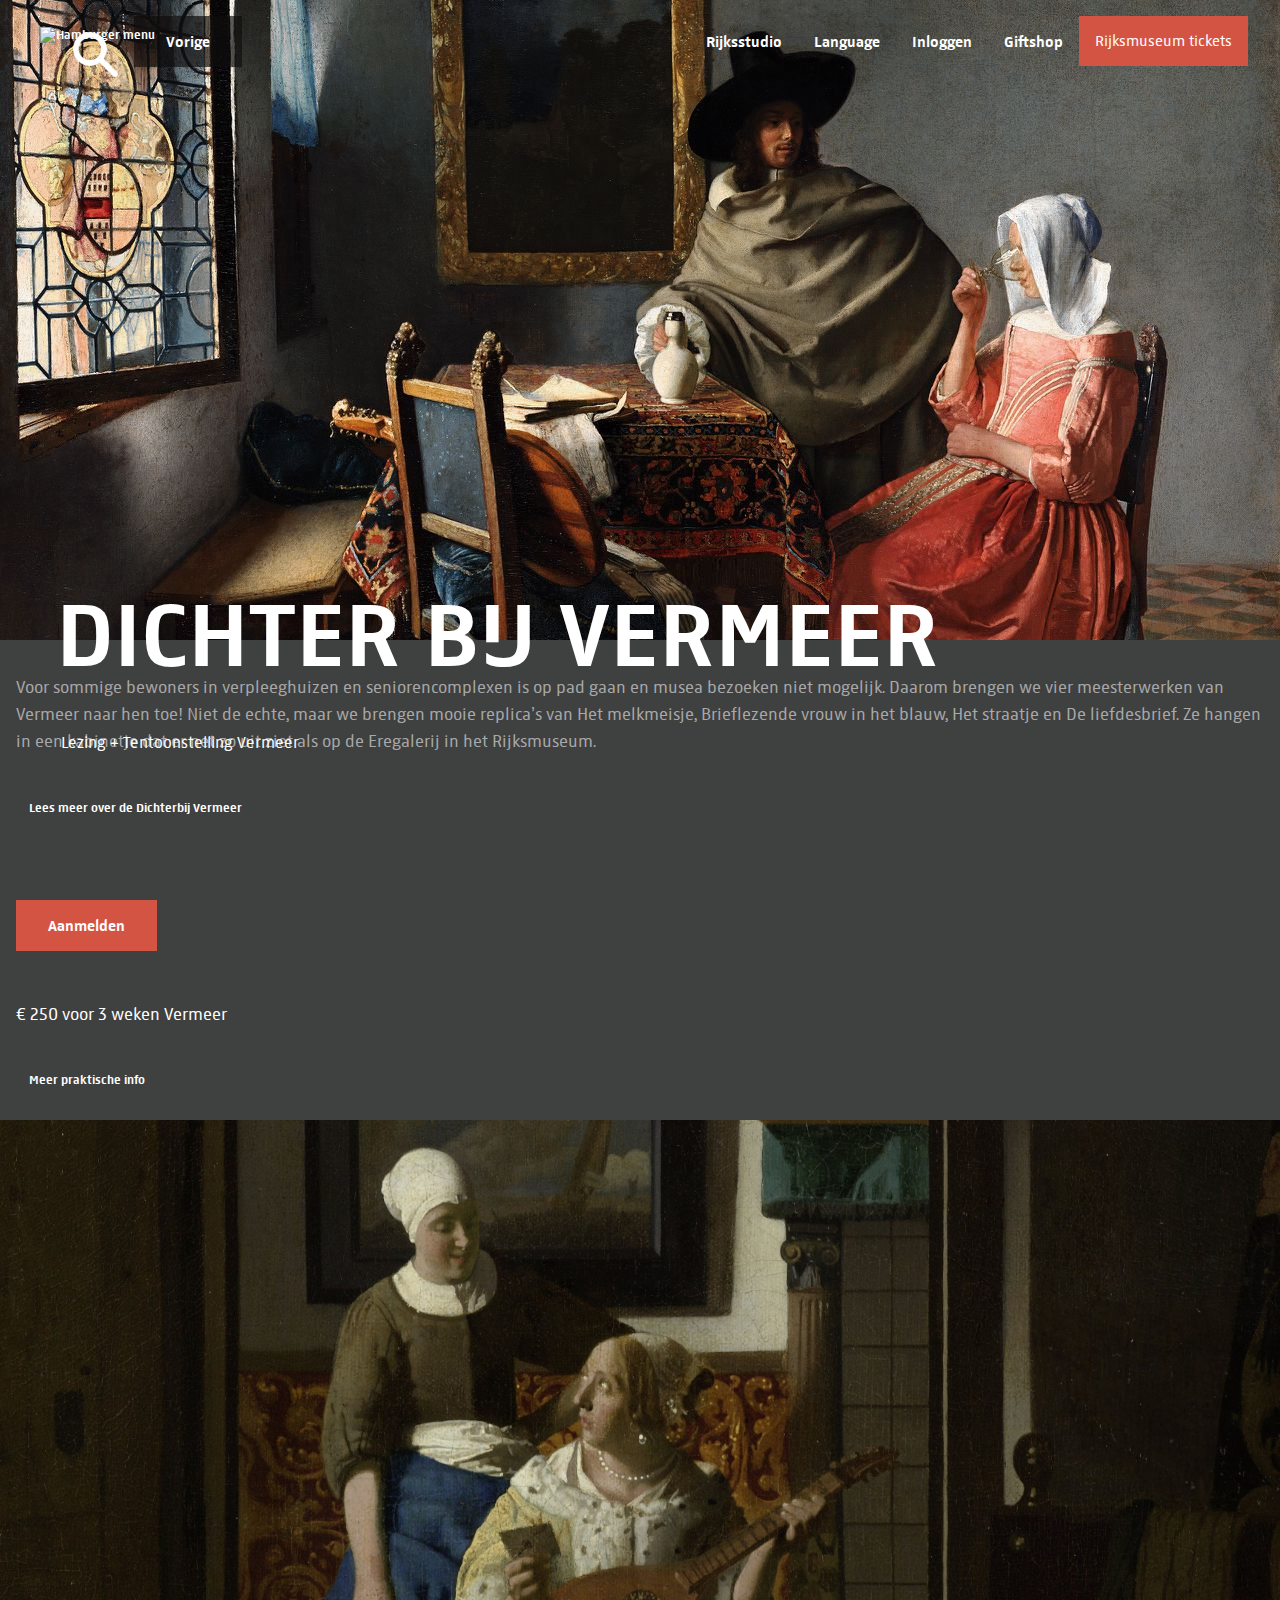
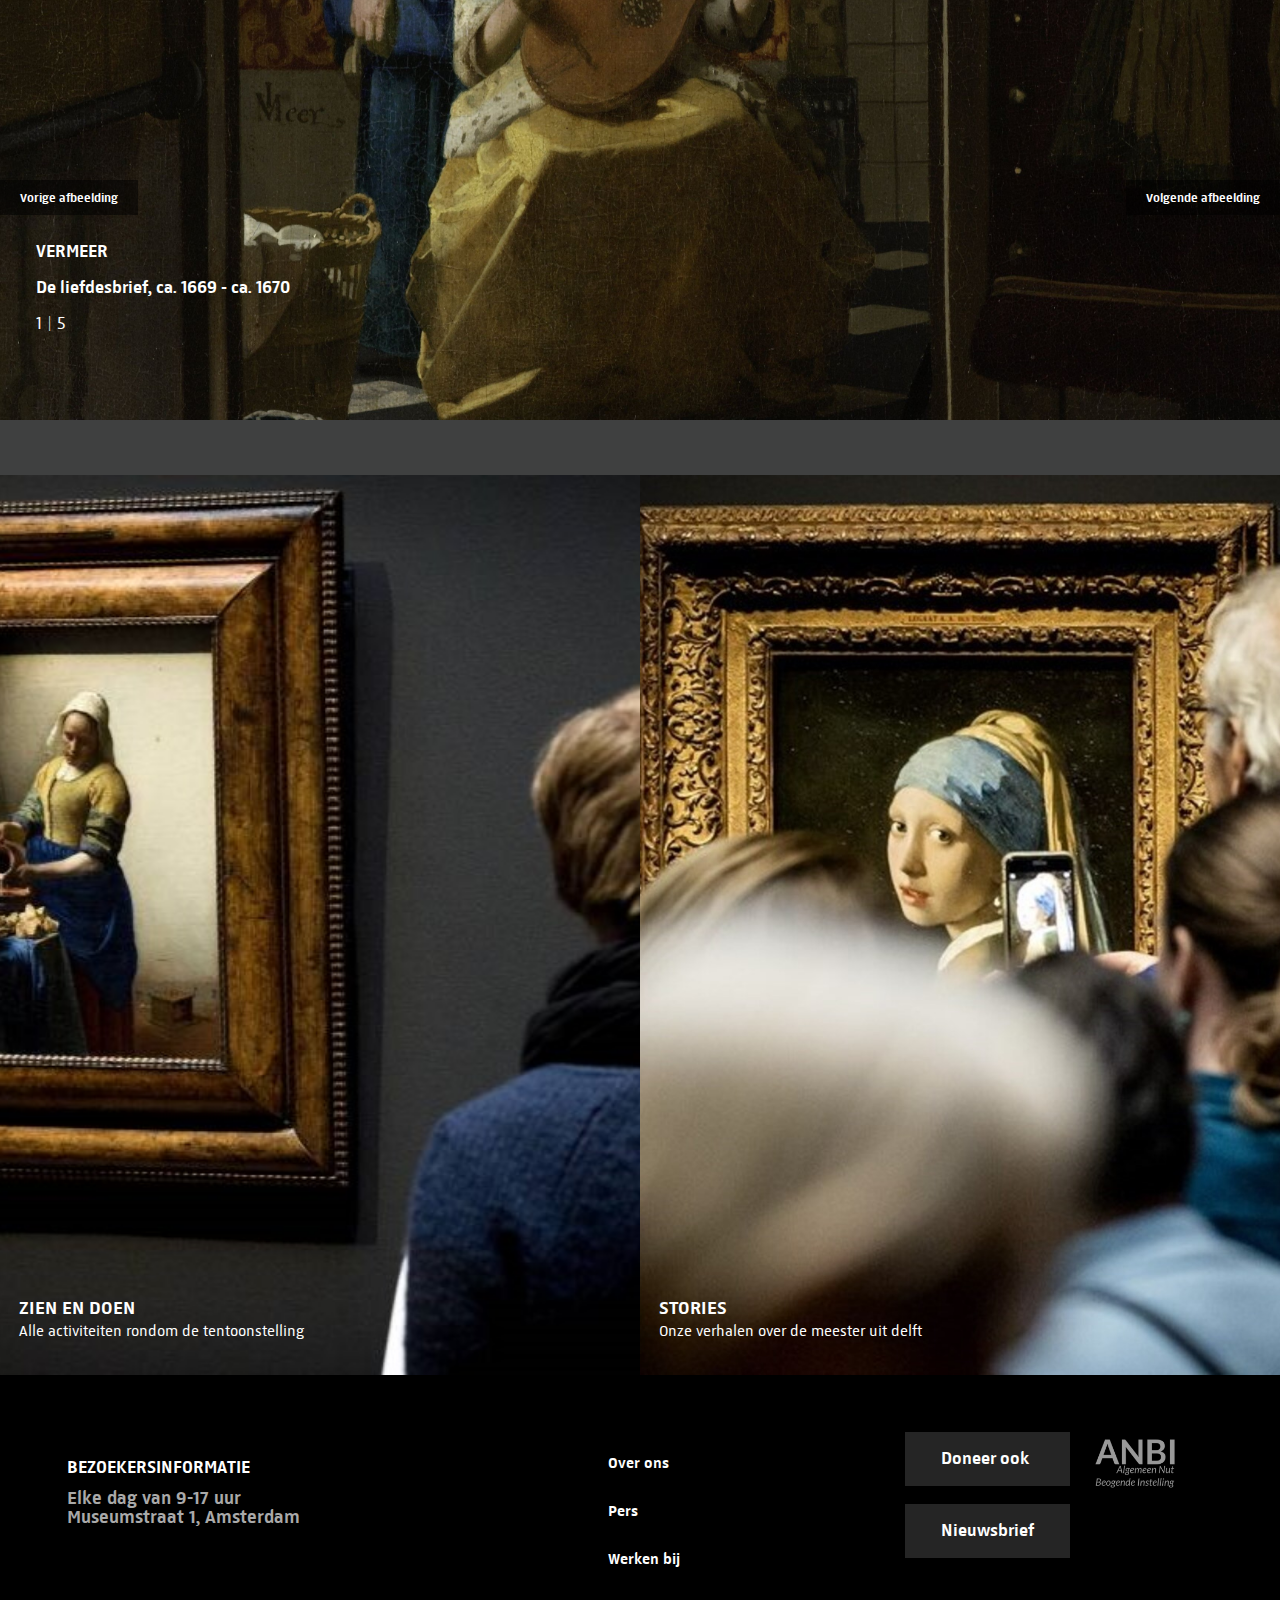
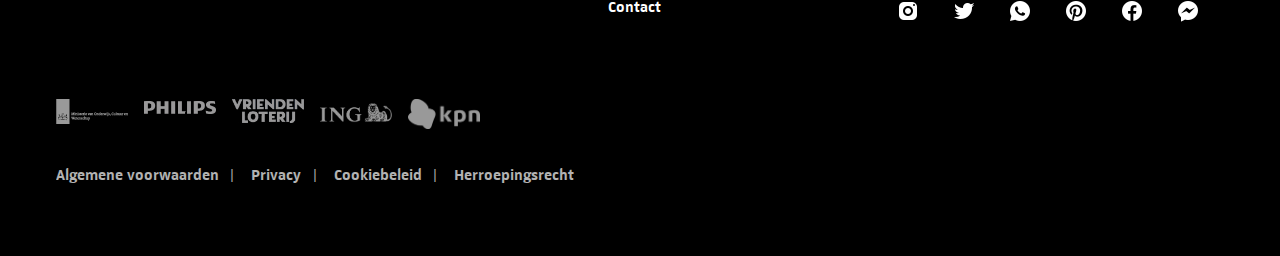
==== commit 20c48fdb: "Add files via upload" ====
--- a/vermeer.html
+++ b/vermeer.html
@@ -68,7 +68,6 @@
 
     <main id="main">
 
-        
         <h1>Dichter bij Vermeer</h1>
         <h2>Bezoek het rijksmuseum</h2>
         <p>Lezing + Tentoonstelling Vermeer</p>
@@ -88,8 +87,6 @@
             </article>
 
             <div>
-
-
                 <article>
                     <h3>HOE WERKT HET</h3>
                     <p> Het kabinet met de Vermeers blijft drie weken op jouw locatie staan, zodat mensen in alle rust
@@ -142,8 +139,6 @@
                         in het
                         Rijksmuseum die kunst en mensen bijeenbrengen.</p>
                 </article>
-
-
             </div>
 
             <button>Lees meer over de Dichterbij Vermeer</button>
@@ -156,7 +151,6 @@
             <h2></h2>
 
             <article>
-                <h3></h3>
                 <p>€ 250 voor 3 weken
                     Vermeer</p>
             </article>
@@ -216,7 +210,6 @@
             </ul>
             <button>Vorige afbeelding</button>
             <button>Volgende afbeelding</button>
-
         </section>
 
         <section>
@@ -240,7 +233,6 @@
 
     </main>
 
-
     <footer>
         <section>
             <h2>BEZOEKERSINFORMATIE</h2>
--- a/styles/algemeen.css
+++ b/styles/algemeen.css
@@ -94,10 +94,6 @@
 /*********************/
 /****** HEADER *******/
 /********************/
-
-
-
-
 
 h1, 
 h2 {
@@ -539,8 +535,6 @@
 }
 
 
-
-
 /** onderste deel **/
 
 
--- a/styles/vermeer.css
+++ b/styles/vermeer.css
@@ -14,6 +14,7 @@
   --nav: rgb(58, 58, 58);
   --slideshow-button: rgba(0, 0, 0, 0.5);
   --background2: #3f4040;
+  --button: rgba(15, 14, 14, 0.669);
 }
 
 
@@ -86,7 +87,7 @@
 
 
 nav:nth-of-type(2) ul li:nth-child(2) a {
-  background-color: rgba(15, 14, 14, 0.669);
+  background-color: var(--button);
   padding: 1em 2em;
   transition: 0.5s;
 }
@@ -94,7 +95,7 @@
 
 nav:nth-of-type(2) ul li:nth-child(2) a:hover {
   background-color: rgba(255, 255, 255, 0.669);
-  color: black;
+  color: var(--color-background);
 
 }
 
@@ -131,14 +132,10 @@
   display: grid;
   grid-template-columns: 1fr;
   grid-gap: 0;
-}
-
-
-
-
-main {
-  overflow: hidden;
-}
+   overflow: hidden;
+}
+
+
 
 
 main img {
@@ -166,7 +163,7 @@
 
 main section:first-of-type,
 main section:nth-of-type(2) {
-  padding: 3em;
+  padding: 1em;
 }
 
 
@@ -293,7 +290,7 @@
 
 main section:nth-of-type(3) button:first-of-type:hover,
 main section:nth-of-type(3) button:last-of-type:hover {
-  background-color: rgba(255, 255, 255, 0.5);
+  background-color: var(--button-hover);
 }
 
 
@@ -309,9 +306,6 @@
   position: absolute;
   right: 0;
 }
-
-
-
 
 
 footer img {
